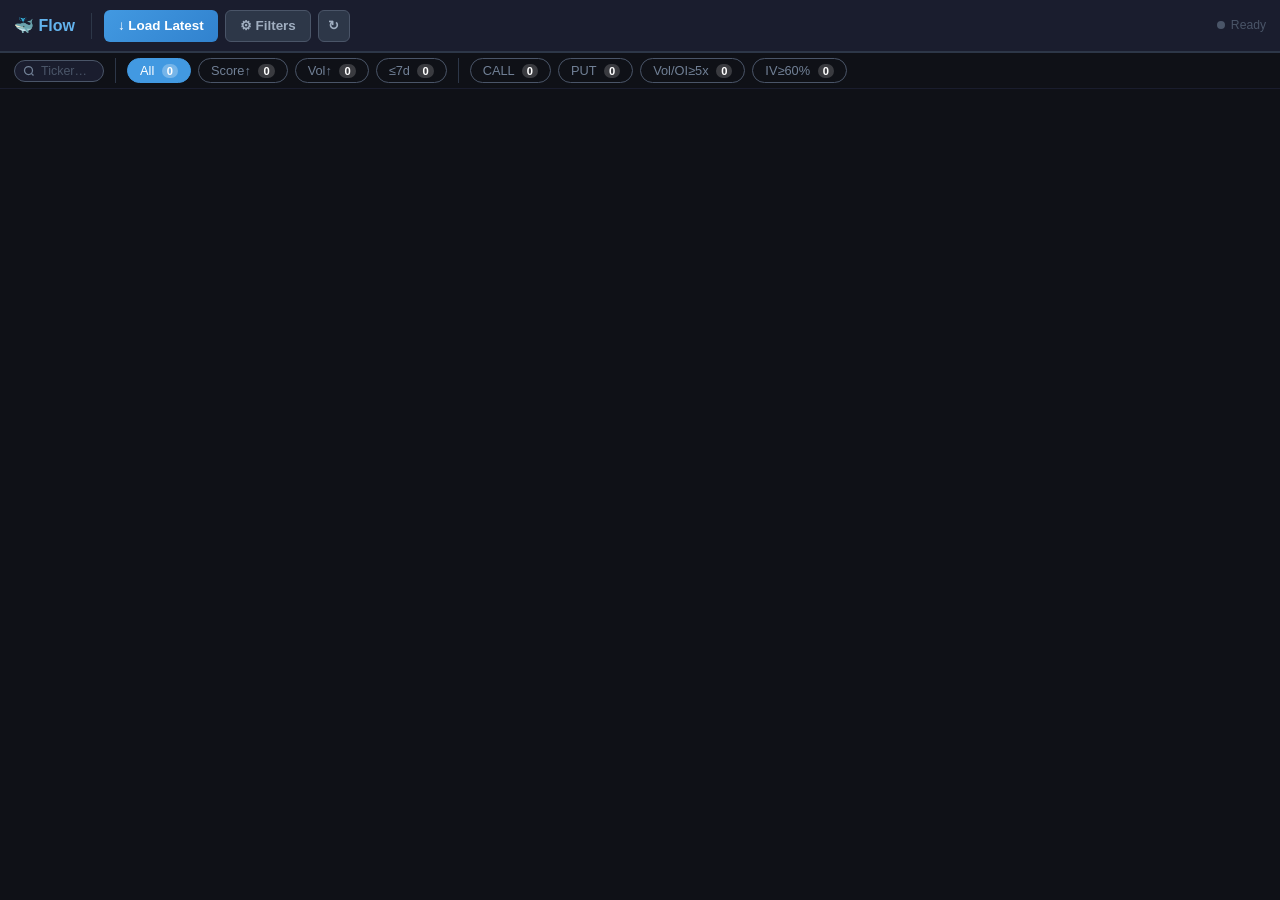
==== ui/index.html @ ac267f6d "fix: Remove escaped newlines from Phase 4 sparkline code (JS syntax error)" ====
<!DOCTYPE html>
<html lang="en">
<head>
    <meta charset="UTF-8">
    <meta name="viewport" content="width=device-width, initial-scale=1.0">
    <title>🐳 Options Flow Screener</title>
    <style>
        * { margin: 0; padding: 0; box-sizing: border-box; }

        body {
            font-family: -apple-system, BlinkMacSystemFont, 'Segoe UI', Roboto, sans-serif;
            background: #0f1117;
            color: #e2e8f0;
            line-height: 1.5;
            display: flex;
            flex-direction: column;
            height: 100vh;
            overflow: hidden;
        }

        /* ====== TOPBAR ====== */
        .topbar {
            flex-shrink: 0;
            height: 52px;
            background: #1a1d2e;
            border-bottom: 1px solid #2d3748;
            display: flex;
            align-items: center;
            gap: 8px;
            padding: 0 14px;
            z-index: 200;
        }
        .tb-brand {
            font-weight: 700;
            font-size: 1rem;
            color: #63b3ed;
            white-space: nowrap;
            margin-right: 4px;
        }
        .tb-sep { width: 1px; height: 26px; background: #2d3748; flex-shrink: 0; margin: 0 4px; }
        .tb-controls { display: flex; align-items: center; gap: 7px; flex: 1; }
        .tb-select {
            height: 32px;
            padding: 0 10px;
            background: #2d3748;
            border: 1px solid #4a5568;
            border-radius: 6px;
            color: #e2e8f0;
            font-size: 0.84rem;
            cursor: pointer;
            transition: border-color .15s;
        }
        .tb-select:focus { outline: none; border-color: #63b3ed; }
        .tb-btn {
            height: 32px;
            padding: 0 14px;
            border: none;
            border-radius: 6px;
            font-weight: 600;
            font-size: 0.84rem;
            cursor: pointer;
            transition: all 0.15s;
            white-space: nowrap;
        }
        .tb-btn-scan { background: linear-gradient(135deg,#4299e1,#3182ce); color:#fff; }
        .tb-btn-scan:hover:not(:disabled) { filter:brightness(1.12); transform:translateY(-1px); }
        .tb-btn-scan:disabled { opacity:.5; cursor:not-allowed; transform:none; }
        .tb-btn-filter { background:#2d3748; color:#a0aec0; border:1px solid #4a5568; }
        .tb-btn-filter:hover, .tb-btn-filter.active { color:#fff; border-color:#63b3ed; }
        .tb-btn-refresh { background:#2d3748; color:#a0aec0; border:1px solid #4a5568; width:32px; padding:0; }
        .tb-btn-refresh:hover { color:#fff; border-color:#63b3ed; }
        .tb-btn-refresh.spinning { animation: spin .6s linear infinite; color:#63b3ed; }
        .tb-status {
            display: flex; align-items: center; gap: 6px;
            font-size: 0.76rem; color: #4a5568; margin-left: auto; white-space: nowrap;
        }
        .status-dot { width:8px; height:8px; border-radius:50%; background:#4a5568; transition:background .3s; }
        .status-idle     { background:#68d391; }
        .status-scanning { background:#f6ad55; animation:pulse 1s infinite; }
        .status-error    { background:#fc8181; }
        .status-live     { background:#68d391; animation:pulse-live .9s ease-in-out infinite; }
        @keyframes pulse      { 0%,100%{opacity:1} 50%{opacity:.4} }
        @keyframes pulse-live { 0%,100%{opacity:1;transform:scale(1)} 50%{opacity:.55;transform:scale(.7)} }
        /* ── LIVE toggle button ── */
        .tb-btn-live {
            background: #2d3748; color: #718096;
            border: 1px solid #4a5568;
            display: flex; align-items: center; gap: 5px;
        }
        .tb-btn-live .live-btn-dot {
            width: 6px; height: 6px; border-radius: 50%;
            background: #4a5568; flex-shrink: 0;
            transition: background .2s;
        }
        .tb-btn-live.active { color: #fc8181; border-color: rgba(252,129,129,.5); background: rgba(252,129,129,.1); }
        .tb-btn-live.active .live-btn-dot { background: #fc8181; animation: pulse-live .9s ease-in-out infinite; }

        /* ====== FILTER PANEL ====== */
        .filter-panel {
            flex-shrink: 0;
            background: #141621;
            border-bottom: 1px solid #2d3748;
            overflow: hidden;
            max-height: 200px;
            transition: max-height .25s ease, padding .25s ease;
            padding: 9px 14px;
        }
        .filter-panel.collapsed { max-height: 0; padding: 0 14px; }
        .fp-row { display:flex; align-items:center; gap:14px; flex-wrap:wrap; }
        .fp-row + .fp-row { margin-top:7px; }
        .fp-row label { display:flex; flex-direction:column; gap:3px; font-size:.74rem; color:#718096; white-space:nowrap; }
        .fp-row input[type="number"],
        .fp-row input[type="text"] {
            height: 28px; padding: 0 7px;
            background: #2d3748; border: 1px solid #4a5568;
            border-radius: 5px; color: #e2e8f0; font-size:.82rem;
        }
        .fp-row input:focus { outline:none; border-color:#63b3ed; }
        .fp-tickers { flex:1; min-width:220px; }
        .fp-tickers textarea {
            width:100%; height:28px; padding:4px 7px;
            background:#2d3748; border:1px solid #4a5568;
            border-radius:5px; color:#e2e8f0; font-size:.82rem; resize:none;
        }
        .fp-tickers textarea:focus { outline:none; border-color:#63b3ed; }

        /* ====== BADGES BAR ====== */
        .badges-bar {
            flex-shrink: 0;
            display: flex; align-items: center; justify-content: space-between;
            padding: 5px 14px;
            background: #0f1117;
            border-bottom: 1px solid #1a1d2e;
        }
        .badges-left { display:flex; gap:7px; align-items:center; flex-wrap:wrap; }
        .badges-right { font-size:.76rem; color:#4a5568; display:flex; align-items:center; gap:10px; }
        /* ── Live refresh indicator ── */
        #liveIndicator {
            display: none; align-items: center; gap: 5px;
            font-size: .75rem; font-weight: 600;
            color: #fc8181; letter-spacing: .04em;
        }
        .live-dot {
            width: 7px; height: 7px; background: #fc8181;
            border-radius: 50%;
            animation: live-pulse 1.2s ease-in-out infinite;
        }
        @keyframes live-pulse {
            0%, 100% { opacity:1; transform:scale(1); }
            50%       { opacity:.35; transform:scale(.65); }
        }
        .live-refreshed-at { font-size:.7rem; color:#718096; font-weight:400; }
        @keyframes live-flash {
            from { background: rgba(66,153,225,.22); }
            to   { background: transparent; }
        }
        .live-flash { animation: live-flash .7s ease-out; }
        /* ── Sparklines ── */
        .sparkline-svg {
            display: inline-block;
            vertical-align: middle;
            margin-left: 5px;
            opacity: .85;
        }
        .score-cell { display:inline-flex; align-items:center; gap:0; }
        .ticker-search {
            background: #1a1d2e;
            border: 1px solid #4a5568;
            border-radius: 16px;
            color: #e2e8f0;
            font-size: .78rem;
            padding: 3px 10px 3px 26px;
            width: 90px;
            outline: none;
            transition: border-color .15s, width .2s;
            background-image: url("data:image/svg+xml,%3Csvg xmlns='http://www.w3.org/2000/svg' width='12' height='12' viewBox='0 0 24 24' fill='none' stroke='%23718096' stroke-width='2.5'%3E%3Ccircle cx='11' cy='11' r='8'/%3E%3Cpath d='m21 21-4.35-4.35'/%3E%3C/svg%3E");
            background-repeat: no-repeat;
            background-position: 8px center;
        }
        .ticker-search:focus { border-color: #63b3ed; width: 120px; }
        .ticker-search::placeholder { color: #4a5568; }

        /* ====== FILTER BUTTONS ====== */
        .filter-btn {
            padding: 4px 12px;
            border: 1px solid #4a5568;
            background: transparent;
            color: #718096;
            border-radius: 16px;
            cursor: pointer;
            font-size: .8rem;
            transition: all .15s;
        }
        .filter-btn.active, .filter-btn:hover:not(:disabled) {
            background: #4299e1; color: #fff; border-color: #4299e1;
        }
        .filter-btn:disabled { opacity:.4; cursor:not-allowed; }
        .filter-btn-call.active, .filter-btn-call:hover:not(:disabled) { background:rgba(56,161,105,.35); border-color:#38a169; color:#68d391; }
        .filter-btn-put.active,  .filter-btn-put:hover:not(:disabled)  { background:rgba(229,62,62,.3);  border-color:#e53e3e; color:#fc8181; }
        .badges-sep { width:1px; background:#2d3748; margin:0 4px; align-self:stretch; display:inline-block; }
        .filter-badge {
            display:inline-block; margin-left:4px;
            background:rgba(255,255,255,.18); color:#fff;
            font-size:.7rem; padding:1px 5px; border-radius:8px; font-weight:700;
        }
        .filter-btn.active .filter-badge { background:rgba(255,255,255,.28); }

        /* ====== FLOW TABLE ====== */
        .flow-table-wrapper {
            flex: 1;
            overflow: auto;
            border-top: none;
        }
        .flow-table {
            width: 100%;
            border-collapse: collapse;
            font-size: .82rem;
            font-family: 'Courier New', monospace;
        }
        .flow-table thead {
            position: sticky; top: 0; z-index: 10; background: #1a1d2e;
        }
        .flow-table th {
            padding: 8px 10px; text-align:left;
            color:#718096; font-size:.73rem; text-transform:uppercase;
            letter-spacing:.04em; cursor:pointer; user-select:none;
            white-space:nowrap; border-bottom:2px solid #2d3748;
        }
        .flow-table th:hover { color:#e2e8f0; }
        .flow-table th.sort-asc::after  { content:' ▲'; font-size:.7em; color:#63b3ed; }
        .flow-table th.sort-desc::after { content:' ▼'; font-size:.7em; color:#63b3ed; }
        .flow-table td {
            padding: 6px 10px;
            border-bottom: 1px solid rgba(255,255,255,.04);
            white-space: nowrap;
        }
        .flow-table tbody tr:hover { background:rgba(255,255,255,.04); cursor:pointer; }
        .flow-table tbody tr.row-call { border-left:3px solid #38a169; }
        .flow-table tbody tr.row-put  { border-left:3px solid #e53e3e; }
        .badge-call { background:rgba(56,161,105,.2); color:#68d391; padding:2px 8px; border-radius:4px; font-weight:700; font-size:.8em; }
        .badge-put  { background:rgba(229,62,62,.2);  color:#fc8181; padding:2px 8px; border-radius:4px; font-weight:700; font-size:.8em; }
        .score-pill { display:inline-block; min-width:44px; text-align:center; padding:2px 7px; border-radius:20px; font-weight:700; font-size:.8em; }
        .score-high { background:#276749; color:#9ae6b4; }
        .score-med  { background:#744210; color:#fbd38d; }
        .score-low  { background:#742a2a; color:#feb2b2; }
        .sizzle-bar { display:inline-flex; align-items:center; gap:5px; }
        .sizzle-track { width:50px; height:6px; background:rgba(255,255,255,.1); border-radius:3px; overflow:hidden; }
        .sizzle-fill  { height:100%; border-radius:3px; }
        /* Score breakdown in modal */
        .sc-rows { display:flex; flex-direction:column; gap:9px; margin-top:4px; }
        .sc-row  { display:grid; grid-template-columns:72px 52px 1fr; align-items:center; gap:8px; }
        .sc-lbl  { font-size:.72rem; color:#a0aec0; white-space:nowrap; }
        .sc-val  { font-size:.75rem; font-weight:700; text-align:right; white-space:nowrap; font-family:'Courier New',monospace; }
        .sc-track{ height:7px; background:rgba(255,255,255,.07); border-radius:4px; overflow:hidden; }
        .sc-fill { height:100%; border-radius:4px; transition:width .4s ease; }
        .sc-pill { padding:2px 10px; border-radius:12px; font-weight:700; font-size:.82rem; }
        .sc-divider{ border:none; border-top:1px solid rgba(255,255,255,.07); margin:6px 0; }
        .loc-bar   { display:inline-flex; align-items:center; gap:3px; font-size:.75em; }
        .loc-track { width:60px; height:5px; background:rgba(255,255,255,.1); border-radius:2px; position:relative; }
        .loc-marker { position:absolute; top:-2px; width:9px; height:9px; border-radius:50%; transform:translateX(-50%); }
        .loc-itm { background:#68d391; } .loc-otm { background:#fc8181; } .loc-atm { background:#63b3ed; }
        .chg-pos { color:#68d391; } .chg-neg { color:#fc8181; } .chg-neu { color:#a0aec0; }
        .sector-tag { font-size:.9em; color:#a0aec0; }
        .earnings-badge { color:#f6c90e; text-shadow: 0 0 6px rgba(246,201,14,.55); }

        /* ====== PROGRESS BAR ====== */
        .loading { text-align:center; padding:24px 40px; color:#a0aec0; }
        .progress-container { max-width:620px; margin:0 auto; }
        .progress-bar-track {
            width:100%; height:7px; background:#2d3748; border-radius:4px;
            overflow:hidden; margin-bottom:8px;
        }
        .progress-bar-fill {
            height:100%;
            background:linear-gradient(90deg,#3182ce,#63b3ed);
            border-radius:4px; width:0%;
            transition:width 0.25s ease;
        }
        .progress-label {
            display:flex; justify-content:space-between;
            font-size:.88em; color:#a0aec0; margin-bottom:5px;
            font-family: -apple-system, monospace;
            letter-spacing:.02em;
        }
        .progress-symbol { display:none; }
        @keyframes spin { to { transform:rotate(360deg); } }

        /* ====== AI CARD MODE (kept for compatibility) ====== */
        .options-grid {
            display: grid;
            grid-template-columns: repeat(auto-fill, minmax(260px, 1fr));
            gap: 15px;
            padding: 16px;
            overflow-y: auto;
        }
        .option-card { border-radius:10px; padding:15px; cursor:pointer; transition:all .3s; position:relative; overflow:hidden; min-height:180px; }
        .option-card:hover { transform:translateY(-4px); box-shadow:0 12px 30px rgba(0,0,0,.3); }
        .option-card.call { background:linear-gradient(135deg,#1a2e1a,#0f1b0f); border:1px solid #38a169; border-left:6px solid #38a169; }
        .option-card.put  { background:linear-gradient(135deg,#2e1a1a,#1b0f0f); border:1px solid #e53e3e; border-left:6px solid #e53e3e; }
        .option-header { display:flex; justify-content:space-between; align-items:flex-start; margin-bottom:15px; }
        .option-info { flex:1; }
        .option-symbol { font-size:1.1rem; font-weight:bold; margin-bottom:5px; font-family:'Courier New',monospace; }
        .underlying { color:#a0aec0; font-size:.9rem; margin-bottom:8px; }
        .option-type { display:inline-block; padding:4px 12px; border-radius:20px; font-size:.8rem; font-weight:600; text-transform:uppercase; }
        .option-card.call .option-type { background:linear-gradient(135deg,#38a169,#48bb78); color:#fff; }
        .option-card.put  .option-type { background:linear-gradient(135deg,#e53e3e,#fc8181); color:#fff; }
        .score-badge { position:absolute; top:15px; right:15px; background:rgba(255,255,255,.1); backdrop-filter:blur(10px); padding:8px 12px; border-radius:20px; font-weight:bold; font-size:.9rem; }
        .option-metrics { display:grid; grid-template-columns:repeat(2,1fr); gap:15px; margin-top:15px; }
        .metric { text-align:center; }
        .metric-value { font-size:1.2rem; font-weight:bold; margin-bottom:2px; }
        .metric-label { font-size:.8rem; color:#a0aec0; text-transform:uppercase; }
        .option-details { display:grid; grid-template-columns:repeat(4,1fr); gap:10px; margin-top:15px; padding-top:15px; border-top:1px solid rgba(255,255,255,.1); }
        .detail-item { text-align:center; font-size:.8rem; }
        .detail-value { font-weight:600; margin-bottom:2px; }
        .detail-label { color:#a0aec0; }

        /* ====== MODAL ====== */
        .modal { display:none; position:fixed; inset:0; background:rgba(0,0,0,.8); backdrop-filter:blur(5px); z-index:1000; animation:fadeIn .3s; }
        .modal.show { display:flex; justify-content:center; align-items:center; }
        .modal-content { background:#1e2235; border-radius:16px; padding:25px; max-width:800px; width:95%; max-height:90vh; overflow-y:auto; position:relative; animation:slideIn .3s; border:1px solid #2d3748; }
        .modal-header { display:flex; justify-content:space-between; align-items:center; margin-bottom:25px; padding-bottom:15px; border-bottom:1px solid rgba(255,255,255,.1); }
        .modal-title { font-size:1.4rem; font-weight:bold; font-family:'Courier New',monospace; }
        .close-modal { background:none; border:none; color:#a0aec0; font-size:1.5rem; cursor:pointer; padding:5px; border-radius:50%; transition:all .2s; }
        .close-modal:hover { background:rgba(255,255,255,.1); color:#fff; }
        .modal-sections { display:grid; grid-template-columns:1fr 1fr; gap:15px; }
        .modal-section { background:rgba(0,0,0,.25); padding:15px; border-radius:12px; margin-bottom:15px; }
        .section-title { font-size:1rem; font-weight:600; margin-bottom:12px; color:#4299e1; }
        .metrics-grid { display:grid; grid-template-columns:repeat(auto-fit,minmax(100px,1fr)); gap:12px; }
        .metric-card { text-align:center; padding:12px; background:rgba(255,255,255,.05); border-radius:8px; }
        .metric-card .value { font-size:1.2rem; font-weight:bold; margin-bottom:5px; }
        .metric-card .label { font-size:.8rem; color:#a0aec0; text-transform:uppercase; }
        .moneyness-indicator { display:flex; align-items:center; gap:10px; padding:12px; background:rgba(255,255,255,.05); border-radius:8px; margin-top:10px; }
        .moneyness-dot { width:12px; height:12px; border-radius:50%; }
        .moneyness-dot.itm { background:#38a169; } .moneyness-dot.otm { background:#e53e3e; } .moneyness-dot.atm { background:#4299e1; }

        /* ====== UTILS ====== */
        .short-interest-badge { background:linear-gradient(135deg,#e53e3e,#fc8181); color:#fff; padding:3px 8px; border-radius:12px; font-size:.75rem; font-weight:bold; }
        @keyframes fadeIn  { from{opacity:0} to{opacity:1} }
        @keyframes slideIn { from{opacity:0;transform:scale(.9) translateY(20px)} to{opacity:1;transform:scale(1) translateY(0)} }
        @media(max-width:768px) {
            .modal-sections { grid-template-columns:1fr; }
            .flow-table { font-size:.74rem; }
        }
    </style>
</head>
<body>
    <!-- ══════════════════ TOPBAR ══════════════════ -->
    <div class="topbar">
        <span class="tb-brand">🐳 Flow</span>
        <div class="tb-sep"></div>
        <div class="tb-controls">
            <button id="btnScan" class="tb-btn tb-btn-scan" onclick="loadLatestScan()">&#8595; Load Latest</button>
            <button id="btnFilters" class="tb-btn tb-btn-filter" onclick="toggleFilterPanel()" title="Show/hide option filters">&#9881; Filters</button>
            <button id="btnRefresh" class="tb-btn tb-btn-refresh" onclick="loadLatestScan()" title="Reload latest scan">&#8635;</button>
        </div>
        <div class="tb-status">
            <span id="statusDot" class="status-dot"></span>
            <span id="statusText">Ready</span>
        </div>
    </div>

    <!-- ══════════════════ FILTER PANEL (collapsed by default) ══════════════════ -->
    <div id="filterPanel" class="filter-panel collapsed">
        <!-- Row 1: Universe, Side, DTE Range -->
        <div class="fp-row">
            <label>Universe
                <select id="fpUniverse" class="tb-select" style="width:110px">
                    <option value="">All Universes</option>
                    <option value="nasdaq100">Nasdaq 100</option>
                    <option value="sp500">S&amp;P 500</option>
                    <option value="dow30">DOW 30</option>
                    <option value="manual">Custom</option>
                </select>
            </label>
            <label>Side
                <select id="fpSide" class="tb-select" style="width:95px">
                    <option value="both">Calls+Puts</option>
                    <option value="call">Calls</option>
                    <option value="put">Puts</option>
                </select>
            </label>
            <label>DTE Min
                <input id="fpDteMin" type="number" value="1" min="0" max="60" style="width:50px">
            </label>
            <label>DTE Max
                <input id="fpDteMax" type="number" value="14" min="0" max="365" style="width:50px">
            </label>
        </div>
        <!-- Row 2: Vol, OI, Score, IV -->
        <div class="fp-row">
            <label>Min Vol
                <input id="fpMinVol" type="number" value="1000" min="0" style="width:65px">
            </label>
            <label>Min OI
                <input id="fpMinOi" type="number" value="100" min="0" style="width:55px">
            </label>
            <label>Score ≥
                <input id="fpScore" type="number" value="50" min="0" max="100" style="width:55px">
            </label>
            <label>IV% ≥
                <input id="fpMinIv" type="number" value="30" min="0" style="width:55px">
            </label>
            <label id="fpSiRow" style="display:none">SI Min%
                <input id="fpSiMin" type="number" value="20" min="0" max="100" style="width:55px">
            </label>
        </div>
        <!-- Row 3: Custom tickers and buttons -->
        <div class="fp-row" id="fpCustomRow" style="display:none">
            <label class="fp-tickers">Custom tickers
                <textarea id="fpCustomTickers" rows="1" placeholder="AAPL, TSLA, NVDA, SPY, MSFT">AAPL, TSLA, NVDA, SPY, MSFT</textarea>
            </label>
        </div>
        <div class="fp-row" style="justify-content:flex-end; margin-top:4px; gap:8px">
            <button onclick="resetFilters()" style="padding:4px 14px;font-size:12px;border-radius:4px;border:1px solid #555;background:#2a2a2a;color:#a0aec0;cursor:pointer;" title="Reset all filters to defaults">Reset</button>
            <button onclick="applyClientFilters()" style="padding:4px 14px;font-size:12px;border-radius:4px;border:1px solid #3182ce;background:#2d3748;color:#63b3ed;cursor:pointer;font-weight:600;" title="Filter current results without re-scanning">Apply Filters</button>
        </div>
    </div>

    <!-- ══════════════════ BADGES BAR ══════════════════ -->
    <div class="badges-bar">
        <div class="badges-left">
            <input type="text" id="tickerSearch" class="ticker-search" placeholder="Ticker…" maxlength="6" autocomplete="off" spellcheck="false">
            <span class="badges-sep"></span>
            <button class="filter-btn active" data-filter="all">All <span class="filter-badge" id="badge-all">0</span></button>
            <button class="filter-btn" data-filter="high-score">Score↑ <span class="filter-badge" id="badge-high-score">0</span></button>
            <button class="filter-btn" data-filter="high-volume">Vol↑ <span class="filter-badge" id="badge-high-volume">0</span></button>
            <button class="filter-btn" data-filter="near-expiry">≤7d <span class="filter-badge" id="badge-near-expiry">0</span></button>
            <span class="badges-sep"></span>
            <button class="filter-btn filter-btn-call" data-filter="calls">CALL <span class="filter-badge" id="badge-calls">0</span></button>
            <button class="filter-btn filter-btn-put"  data-filter="puts">PUT <span class="filter-badge" id="badge-puts">0</span></button>
            <button class="filter-btn" data-filter="unusual-vol">Vol/OI≥5x <span class="filter-badge" id="badge-unusual-vol">0</span></button>
            <button class="filter-btn" data-filter="high-iv">IV≥60% <span class="filter-badge" id="badge-high-iv">0</span></button>
        </div>
        <div class="badges-right">
            <button id="btnCsv" onclick="exportCsv()" title="Export filtered results to CSV" style="padding:3px 10px;font-size:11px;border-radius:4px;border:1px solid #4a5568;background:#1a202c;color:#a0aec0;cursor:pointer;display:none">⬇ CSV</button>
            <span id="liveIndicator"><span class="live-dot"></span>&nbsp;LIVE&nbsp;<span class="live-refreshed-at" id="liveRefreshedAt"></span></span>
            <span id="scanMeta"></span>
        </div>
    </div>

    <!-- ══════════════════ MAIN CONTENT AREA ══════════════════ -->
    <div id="loadingIndicator" class="loading" style="display:none">
        <div class="progress-container">
            <div class="progress-label">
                <span id="progressText">Starting…</span>
                <span id="progressPct">0%</span>
            </div>
            <div class="progress-bar-track">
                <div class="progress-bar-fill" id="progressBarFill"></div>
            </div>
            <div id="progressSymbol" class="progress-symbol"></div>
        </div>
    </div>

    <div id="flowTableWrapper" class="flow-table-wrapper">
        <table class="flow-table" id="flowTable">
            <thead id="flowTableHead"></thead>
            <tbody id="flowTableBody"></tbody>
        </table>
    </div>
    <div class="options-grid" id="optionsGrid" style="display:none"></div>

    <!-- ══════════════════ MODAL ══════════════════ -->
    <div id="optionModal" class="modal">
        <div class="modal-content">
            <div class="modal-header">
                <h2 class="modal-title" id="modalTitle">Option Details</h2>
                <button class="close-modal" onclick="closeModal()">&times;</button>
            </div>
            <div class="modal-sections" id="modalContent">
                <!-- Generated by JS -->
            </div>
        </div>
    </div>

    <script>
        const API_BASE = '';
        let currentOptions  = [];
        let filteredOptions = [];
        let isLoading = false;
        let tickerSearch = '';          // live ticker text filter
        let _sparklineCache = {};
        let _flowTrendCache = {};       // Order flow strength trends (7d)
        let _crushTrendCache = {};      // Crush probability trends (7d)

        // ──── Load pre-computed scan from GitHub Pages ────
        async function loadLatestScan() {
            const btn = document.getElementById('btnScan');
            if (btn) btn.disabled = true;
            setStatus('scanning', 'Loading…');
            try {
                // Try multiple paths for flexibility (local dev vs GitHub Pages)
                const paths = [
                    './data/latest_scan.json',
                    '/data/latest_scan.json',
                    './latest_scan.json',
                ];
                
                let data = null;
                let lastError = null;
                
                for (const path of paths) {
                    try {
                        const url = path + '?_=' + Date.now();
                        console.log('📡 Attempting fetch: ' + url);
                        const r = await fetch(url);
                        if (r.ok) {
                            data = await r.json();
                            console.log('✅ Loaded from: ' + path);
                            break;
                        } else {
                            console.log('⚠️  ' + path + ' → HTTP ' + r.status);
                            lastError = 'HTTP ' + r.status + ' at ' + path;
                        }
                    } catch (e) {
                        console.log('⚠️  ' + path + ' failed: ' + e.message);
                        lastError = e.message;
                    }
                }
                
                if (!data) {
                    throw new Error('Failed all paths: ' + lastError + '. Verify scan has run and file exists at data/latest_scan.json');
                }

                if (data._placeholder) {
                    showError('No scan data yet — GitHub Actions will populate this file during market hours.');
                    setStatus('idle', 'No data');
                    return;
                }

                const ts       = data.timestamp ? new Date(data.timestamp) : null;
                const ageMin   = ts ? Math.round((Date.now() - ts) / 60000) : null;
                const ageLabel = ageMin === null ? ''
                               : ageMin < 60    ? (' · ' + ageMin + 'min ago')
                                                 : (' · ' + Math.round(ageMin / 60) + 'h ago');
                const staleWarn = ageMin !== null && ageMin > 120;

                let opps = data.opportunities || [];

                // Keep all data — filtering happens in filter panel now
                currentOptions  = opps;
                filteredOptions = [...currentOptions];
                if (tickerSearch) filteredOptions = filteredOptions.filter(
                    o => (o.underlying_symbol || '').toUpperCase().startsWith(tickerSearch));

                document.getElementById('scanMeta').textContent =
                    currentOptions.length + ' results · ' +
                    (data.universes ? data.universes.join('+') : 'nasdaq100') + ageLabel +
                    (staleWarn ? ' ⚠️ stale' : '');

                renderOptions();
                toggleFilterButtons(true);
                updateFilterBadges();
                setStatus(staleWarn ? 'error' : 'idle', staleWarn ? 'Stale data' : 'Ready');

                _persistResults(data.symbols_count || opps.length, 0);
            } catch (err) {
                console.error('loadLatestScan:', err);
                if (!_restoreResults()) {
                    showError('Cannot load scan data: ' + err.message);
                    setStatus('error', 'Error');
                }
            } finally {
                if (btn) btn.disabled = false;
            }
        }

        // ──── Init ────
        document.addEventListener('DOMContentLoaded', () => {
            setupFilterButtons();
            toggleFilterButtons(false);
            document.getElementById('fpUniverse').addEventListener('change', updateUniverseUI);
            loadLatestScan();
        });

        const _LS_KEY = 'flow_scan_results';

        // Fields kept in localStorage — only what renderOptions / modal need
        const _PERSIST_FIELDS = [
            'option_symbol','underlying_symbol','underlying','option_type',
            'strike','expiration_date','dte',
            'volume','open_interest','vol_oi_ratio',
            'implied_volatility','delta','theta','vega',
            'bid','ask','price','underlying_price','current_price','change_pct','change_percentage',
            'whale_score','hybrid_score','iv_rank','oi_spike_ratio','vol_trend_ratio','sizzle_index',
            'timestamp','underlying_volume','short_interest_pct',
        ];

        function _slimOption(o) {
            const s = {};
            for (const k of _PERSIST_FIELDS) if (o[k] !== undefined) s[k] = o[k];
            return s;
        }

        function _persistResults(tickerCount, elapsed) {
            try {
                const slim = currentOptions.map(_slimOption);
                localStorage.setItem(_LS_KEY, JSON.stringify({
                    options: slim,
                    meta: slim.length + ' results · ' + elapsed + 's · ' + tickerCount + ' tickers',
                    savedAt: new Date().toISOString(),
                }));
                console.debug('💾 Scan persisted (' + slim.length + ' rows)');
            } catch(e) {
                // Quota exceeded — try saving top-200 only
                try {
                    const top = [...currentOptions]
                        .sort((a,b) => (b.whale_score||b.hybrid_score||0)-(a.whale_score||a.hybrid_score||0))
                        .slice(0, 200).map(_slimOption);
                    localStorage.setItem(_LS_KEY, JSON.stringify({
                        options: top,
                        meta: top.length + ' results (top 200) · ' + elapsed + 's · ' + tickerCount + ' tickers',
                        savedAt: new Date().toISOString(),
                    }));
                    console.warn('localStorage quota hit — saved top 200 only');
                } catch(e2) {
                    console.warn('localStorage persist failed:', e2.message);
                }
            }
        }

        function _restoreResults() {
            try {
                const raw = localStorage.getItem(_LS_KEY);
                if (!raw) return false;
                const saved = JSON.parse(raw);
                if (!saved.options || !saved.options.length) return false;

                const savedAt  = new Date(saved.savedAt);
                const ageMin   = Math.round((Date.now() - savedAt) / 60000);
                const ageLabel = ageMin < 60 ? ageMin + 'min ago' : Math.round(ageMin/60) + 'h ago';

                currentOptions  = saved.options;
                filteredOptions = [...currentOptions];

                document.getElementById('scanMeta').textContent =
                    saved.meta + ' · restored (' + ageLabel + ')';

                renderOptions();
                toggleFilterButtons(true);
                updateFilterBadges();
                setStatus('idle', 'Restored');
                _loadSparklines();
                _startLiveRefresh();    // resume live quotes after restore
                return true;
            } catch(e) {
                console.warn('localStorage restore failed:', e);
                return false;
            }
        }

        // Default filter values per universe
        const UNIVERSE_DEFAULTS = {
            sp500:          { minVol: 1000, minOi: 100, score: 50, iv: 30  },
            nasdaq100:      { minVol: 1000, minOi: 100, score: 50, iv: 30  },
            dow30:          { minVol: 1000, minOi: 100, score: 50, iv: 30  },
            short_interest: { minVol: 500,  minOi: 25,  score: 50, iv: 30  },
            manual:         { minVol: 100,  minOi: 1,   score: 30, iv: 0   },
        };

        function updateUniverseUI() {
            const u = document.getElementById('fpUniverse').value;
            const customRow = document.getElementById('fpCustomRow');
            const siRow     = document.getElementById('fpSiRow');
            if (customRow) customRow.style.display = (u === 'manual') ? '' : 'none';
            if (siRow)     siRow.style.display     = (u === 'short_interest') ? '' : 'none';

            // Update filter defaults for the selected universe
            const d = UNIVERSE_DEFAULTS[u] || UNIVERSE_DEFAULTS.manual;
            document.getElementById('fpMinVol').value = d.minVol;
            document.getElementById('fpMinOi').value  = d.minOi;

            // auto-open filter panel when manual selected
            if (u === 'manual') {
                const fp = document.getElementById('filterPanel');
                fp.classList.remove('collapsed');
                document.getElementById('btnFilters').classList.add('active');
            }
            
            // Re-apply filters with new universe selection
            applyClientFilters();
            renderOptions();
        }

        function toggleFilterPanel() {
            const fp  = document.getElementById('filterPanel');
            const btn = document.getElementById('btnFilters');
            fp.classList.toggle('collapsed');
            btn.classList.toggle('active');
        }

        // ──── CLIENT-SIDE FILTER (no new scan) ────
        function applyClientFilters() {
            if (!currentOptions.length) return;   // nothing to filter yet

            const universe = document.getElementById('fpUniverse').value || '';
            const side     = document.getElementById('fpSide').value;
            const minVol   = parseInt(document.getElementById('fpMinVol').value)  || 0;
            const minOi    = parseInt(document.getElementById('fpMinOi').value)   || 0;
            const minScore = parseFloat(document.getElementById('fpScore').value) || 0;
            const minIv    = parseFloat(document.getElementById('fpMinIv').value) || 0;
            const dteMin   = parseInt(document.getElementById('fpDteMin').value)  || 0;
            const dteMax   = parseInt(document.getElementById('fpDteMax').value)  || 365;

            filteredOptions = currentOptions.filter(o => {
                // Filter by universe (empty = all universes)
                if (universe && universe !== 'manual' && (o.universe || 'nasdaq100') !== universe) {
                    return false;
                }
                
                const vol   = o.volume         || 0;
                const oi    = o.open_interest  || 0;
                const score = o.hybrid_score   || o.whale_score || 0;
                let   iv    = o.implied_volatility || 0;
                if (iv > 0 && iv <= 1) iv *= 100;   // normalize to percentage (mirrors createFlowRow)
                const type  = (o.option_type || '').toLowerCase();
                const dte   = o.dte || 0;
                
                if (vol   < minVol)   return false;
                if (oi    < minOi)    return false;
                if (score < minScore) return false;
                if (iv    < minIv)    return false;
                if (dteMin > 0 && dte < dteMin) return false;
                if (dteMax > 0 && dte > dteMax) return false;
                if (side !== 'both' && type !== side) return false;
                return true;
            });

            document.getElementById('scanMeta').textContent =
                filteredOptions.length + ' / ' + currentOptions.length + ' results (filtered)';

            renderOptions();
            updateFilterBadges();
        }

        // ──── RESET ALL FILTERS ────
        function resetFilters() {
            document.getElementById('fpUniverse').value = '';
            document.getElementById('fpSide').value = 'both';
            document.getElementById('fpDteMin').value = '3';
            document.getElementById('fpDteMax').value = '14';
            document.getElementById('fpMinVol').value = '1000';
            document.getElementById('fpMinOi').value = '100';
            document.getElementById('fpScore').value = '50';
            document.getElementById('fpMinIv').value = '30';
            updateUniverseUI();
            applyClientFilters();
        }

        function exportCsv() {
            if (!filteredOptions.length) return;
            const cols = [
                ['Time',        o => o.timestamp ? new Date(o.timestamp).toLocaleTimeString('en-US',{hour12:false}) : ''],
                ['Symbol',      o => o.underlying_symbol || o.underlying || ''],
                ['Side',        o => (o.option_type || '').toUpperCase()],
                ['Strike',      o => o.strike || ''],
                ['Expiration',  o => o.expiration_date || o.expiration || ''],
                ['DTE',         o => o.dte || ''],
                ['Moneyness',   o => o.moneyness || ''],
                ['Volume',      o => o.volume || 0],
                ['OI',          o => o.open_interest || 0],
                ['Vol/OI',      o => Number(o.vol_oi_ratio || 0).toFixed(2)],
                ['Delta',       o => Number(o.delta || 0).toFixed(3)],
                ['IV%',         o => { let v = Number(o.implied_volatility || 0); if (v > 0 && v <= 1) v *= 100; return v.toFixed(1); }],
                ['IVR',         o => Number(o.iv_rank || 0).toFixed(1)],
                ['Sizzle',      o => Number(o.sizzle_index || 0).toFixed(2)],
                ['VolTrend',    o => Number(o.vol_trend_ratio || 0).toFixed(2)],
                ['Chg%',        o => Number(o.change_pct || 0).toFixed(2)],
                ['StkVol',      o => o.stock_volume || 0],
                ['Sector',      o => o.sector || ''],
                ['Beta',        o => o.beta != null ? Number(o.beta).toFixed(2) : ''],
                ['MoneyQuality', o => o.moneyness_quality || ''],
                ['SizePercentile', o => Number(o.size_percentile || 0).toFixed(1)],
                ['Vol30dAvg',   o => Number(o.volume_30d_avg || 0).toFixed(0)],
                ['IVCrushRisk', o => Number(o.iv_crush_risk || 0).toFixed(2)],
                ['FillVelocity',o => Number(o.fill_velocity || 0).toFixed(0)],
                ['FillAggression', o => o.fill_aggression || ''],
                ['OrderFlowStrength', o => Number(o.order_flow_strength || 0).toFixed(1)],
                ['OrderFlowDirection', o => o.order_flow_direction || ''],
                ['VolatilitySmile', o => Number(o.volatility_smile || 0).toFixed(1)],
                ['CrushProbability', o => Number(o.crush_probability || 0).toFixed(1)],
                ['CrushCatalyst', o => o.crush_catalyst || ''],
                ['Score',       o => Number(o.whale_score || o.hybrid_score || 0).toFixed(1)],
                ['Symbol_OCC',  o => o.option_symbol || ''],
            ];
            const esc = v => '"' + String(v).replace(/"/g, '""') + '"';
            const header = cols.map(([h]) => esc(h)).join(',');
            const rows   = filteredOptions.map(o => cols.map(([, fn]) => esc(fn(o))).join(','));
            const csv    = [header, ...rows].join('\r\n');
            const blob   = new Blob([csv], {type: 'text/csv;charset=utf-8;'});
            const url    = URL.createObjectURL(blob);
            const a      = Object.assign(document.createElement('a'), {
                href: url,
                download: 'squeeze_' + new Date().toISOString().slice(0,10) + '.csv',
            });
            document.body.appendChild(a); a.click(); document.body.removeChild(a);
            URL.revokeObjectURL(url);
        }

        function setStatus(state, text) {
            document.getElementById('statusDot').className  = 'status-dot status-' + state;
            document.getElementById('statusText').textContent = text;
        }

        function clearResults() {
            _sparklineCache = {};
            localStorage.removeItem(_LS_KEY);
            document.getElementById('optionsGrid').innerHTML = '';
            currentOptions  = [];
            filteredOptions = [];
            document.getElementById('scanMeta').textContent = '';
            resetActiveFilter();
            updateFilterBadges();
        }

        function showLoading(show) {
            document.getElementById('loadingIndicator').style.display = show ? 'block' : 'none';
            toggleFilterButtons(!show);
        }

        function showError(msg) {
            document.getElementById('flowTableWrapper').style.display = '';
            document.getElementById('flowTableBody').innerHTML =
                '<tr><td colspan="19" style="text-align:center;padding:40px;color:#fc8181">' +
                '❌ ' + msg +
                ' — <a href="#" onclick="scanOptions();return false" style="color:#63b3ed">Retry</a>' +
                '</td></tr>';
        }

        function toggleFilterButtons(enabled) {
            document.querySelectorAll('.filter-btn').forEach(b => b.disabled = !enabled);
            const csvBtn = document.getElementById('btnCsv');
            if (csvBtn) csvBtn.style.display = enabled ? '' : 'none';
        }

        function resetActiveFilter() {
            document.querySelectorAll('.filter-btn').forEach(b => b.classList.remove('active'));
            const all = document.querySelector('.filter-btn[data-filter="all"]');
            if (all) all.classList.add('active');
        }

        function setupFilterButtons() {
            document.querySelectorAll('.filter-btn').forEach(btn => {
                btn.addEventListener('click', function() {
                    if (this.disabled) return;
                    document.querySelectorAll('.filter-btn').forEach(b => b.classList.remove('active'));
                    this.classList.add('active');
                    applyFilter(this.dataset.filter);
                });
            });

            // Ticker search — re-run active badge filter on each keystroke
            const tickerInput = document.getElementById('tickerSearch');
            if (tickerInput) {
                tickerInput.addEventListener('input', function() {
                    tickerSearch = this.value.trim().toUpperCase();
                    const active = document.querySelector('.filter-btn.active');
                    applyFilter(active ? active.dataset.filter : 'all');
                });
                // ESC clears the field
                tickerInput.addEventListener('keydown', function(e) {
                    if (e.key === 'Escape') { this.value = ''; tickerSearch = ''; applyFilter('all'); }
                });
            }
        }

        // ============================================================
        // FLOW TABLE - Ghost Prints style
        // ============================================================
        const FLOW_COLUMNS = [
            { key: '_time',       label: 'Time',       sortKey: '_ts' },
            { key: 'underlying_symbol', label: 'Sym',  sortKey: 'underlying_symbol' },
            { key: 'option_type', label: 'Side',       sortKey: 'option_type' },
            { key: 'strike',      label: 'Strike',     sortKey: 'strike' },
            { key: 'expiration_date', label: 'Exp',    sortKey: 'expiration_date' },
            { key: 'dte',         label: 'DTE',        sortKey: 'dte' },
            { key: '_loc',        label: 'Money',      sortKey: 'moneyness_pct' },
            { key: 'volume',      label: 'Vol (Day)',   sortKey: 'volume' },
            { key: 'open_interest', label: 'OI',       sortKey: 'open_interest' },
            { key: 'vol_oi_ratio',  label: 'Vol/OI',   sortKey: 'vol_oi_ratio' },
            { key: 'delta',       label: 'Delta',      sortKey: 'delta' },
            { key: '_sizzle',     label: 'Sizzle',     sortKey: 'sizzle_index' },
            { key: '_vol_trend',  label: 'V5d',        sortKey: 'vol_trend_ratio' },
            { key: 'implied_volatility', label: 'IV%', sortKey: 'implied_volatility' },
            { key: 'iv_rank',     label: 'IVR',        sortKey: 'iv_rank' },
            { key: 'change_pct',  label: 'Chg%',       sortKey: 'change_pct' },
            { key: 'stock_volume','label': 'Stk Vol',  sortKey: 'stock_volume' },
            { key: 'sector',      label: 'Sector',     sortKey: 'sector' },
            { key: '_beta',       label: 'Beta',       sortKey: 'beta',           title: 'Beta vs S&P500' },
            { key: '_insider',    label: 'Insider',    sortKey: 'insider_signal', title: 'Activité insiders 30j' },
            { key: 'earnings_flag', label: '⚡',        sortKey: 'earnings_soon', title: 'Earnings dans 7j' },
            { key: '_moneyness_badge', label: 'Mon$',  sortKey: 'moneyness_quality', title: 'Moneyness Quality Signal' },
            { key: '_size_pct',   label: 'Size%',      sortKey: 'size_percentile',  title: '30-day Volume Percentile' },
            { key: '_iv_crush',   label: 'IVCrush',    sortKey: 'iv_crush_risk',    title: 'IV Crush Risk' },
            { key: '_fill_vel',   label: 'FillVel',    sortKey: 'fill_velocity',    title: 'Fill Velocity (contracts/min)' },
            { key: '_order_flow', label: 'OrdFlow',    sortKey: 'order_flow_strength', title: 'Institutional Order Flow Direction' },
            { key: '_crush_prob', label: 'CrushProb',  sortKey: 'crush_probability',   title: 'IV Crush Probability' },
            { key: '_score',      label: 'Score',      sortKey: 'whale_score' },
        ];

        let tableSortKey = 'whale_score';
        let tableSortAsc = false;

        function renderOptions() {
            // Show table, hide AI grid
            document.getElementById('flowTableWrapper').style.display = '';
            document.getElementById('optionsGrid').style.display = 'none';

            const head = document.getElementById('flowTableHead');
            const body = document.getElementById('flowTableBody');

            // Header
            head.innerHTML = '<tr>' + FLOW_COLUMNS.map(col => {
                let cls = '';
                if (col.sortKey === tableSortKey) cls = tableSortAsc ? 'sort-asc' : 'sort-desc';
                return `<th class="${cls}" data-sortkey="${col.sortKey}" onclick="tableSort('${col.sortKey}')" title="${col.title || ''}">${col.label}</th>`;
            }).join('') + '</tr>';

            if (filteredOptions.length === 0) {
                body.innerHTML = `<tr><td colspan="${FLOW_COLUMNS.length}" style="text-align:center;padding:30px;color:#718096;">Aucune opportunité — ajustez les filtres ou lancez un nouveau scan.</td></tr>`;
                return;
            }

            // Sort
            const sorted = [...filteredOptions].sort((a, b) => {
                const va = sortVal(a, tableSortKey);
                const vb = sortVal(b, tableSortKey);
                if (va < vb) return tableSortAsc ? -1 : 1;
                if (va > vb) return tableSortAsc ? 1 : -1;
                return 0;
            });

            body.innerHTML = sorted.map(opt => createFlowRow(opt)).join('');
            
            // Fetch trend data asynchronously for sparklines
            _fetchTrendData();
        }

        function sortVal(opt, key) {
            const v = opt[key];
            return v === undefined || v === null ? 0 : v;
        }

        async function manualRefresh() {
            await loadLatestScan();
        }

        function tableSort(key) {
            if (tableSortKey === key) tableSortAsc = !tableSortAsc;
            else { tableSortKey = key; tableSortAsc = false; }
            renderOptions();
        }

        function _makeSparklineSvg(values) {
            if (!values || values.length < 2) return '';
            const W = 44, H = 14, PAD = 1.5;
            const min  = Math.min(...values);
            const max  = Math.max(...values);
            const rng  = max - min || 1;
            const pts  = values.map((v, i) => {
                const x = PAD + (i / (values.length - 1)) * (W - 2 * PAD);
                const y = (H - PAD) - ((v - min) / rng) * (H - 2 * PAD);
                return x.toFixed(1) + ',' + y.toFixed(1);
            }).join(' ');
            const last  = values[values.length - 1];
            const first = values[0];
            const trend = last - first;
            const color = trend >  2 ? '#68d391'
                        : trend < -2 ? '#fc8181'
                        : '#718096';
            const lx = (PAD + (W - 2 * PAD)).toFixed(1);
            const ly = ((H - PAD) - ((last - min) / rng) * (H - 2 * PAD)).toFixed(1);
            return `<svg class="sparkline-svg" width="${W}" height="${H}" ` +
                   `viewBox="0 0 ${W} ${H}" xmlns="http://www.w3.org/2000/svg">` +
                   `<polyline points="${pts}" fill="none" stroke="${color}" ` +
                   `stroke-width="1.5" stroke-linejoin="round" stroke-linecap="round"/>` +
                   `<circle cx="${lx}" cy="${ly}" r="2" fill="${color}"/>` +
                   `</svg>`;
        }

        function _makeFlowTrendSparkline(values) {
            if (!values || values.length < 2) return '';
            const W = 36, H = 12, PAD = 1;
            const min  = Math.min(...values);
            const max  = Math.max(...values);
            const rng  = max - min || 1;
            const pts  = values.map((v, i) => {
                const x = PAD + (i / (values.length - 1)) * (W - 2 * PAD);
                const y = (H - PAD) - ((v - min) / rng) * (H - 2 * PAD);
                return x.toFixed(1) + ',' + y.toFixed(1);
            }).join(' ');
            const last  = values[values.length - 1];
            const first = values[0];
            const trend = last - first;
            const color = trend >  5 ? '#22a84a'
                        : trend < -5 ? '#dc2626'
                        : '#9ca3af';
            return `<svg width="${W}" height="${H}" viewBox="0 0 ${W} ${H}" xmlns="http://www.w3.org/2000/svg" style="margin-left:2px">` +
                   `<polyline points="${pts}" fill="none" stroke="${color}" stroke-width="1" stroke-linejoin="round"/>` +
                   `</svg>`;
        }

        function _makeCrushTrendSparkline(values) {
            if (!values || values.length < 2) return '';
            const W = 36, H = 12, PAD = 1;
            const min  = Math.min(...values);
            const max  = Math.max(...values);
            const rng  = max - min || 1;
            const pts  = values.map((v, i) => {
                const x = PAD + (i / (values.length - 1)) * (W - 2 * PAD);
                const y = (H - PAD) - ((v - min) / rng) * (H - 2 * PAD);
                return x.toFixed(1) + ',' + y.toFixed(1);
            }).join(' ');
            const last  = values[values.length - 1];
            const first = values[0];
            const trend = last - first;
            const color = trend >  5 ? '#dc2626'
                        : trend < -5 ? '#22a84a'
                        : '#9ca3af';
            return `<svg width="${W}" height="${H}" viewBox="0 0 ${W} ${H}" xmlns="http://www.w3.org/2000/svg" style="margin-left:2px">` +
                   `<polyline points="${pts}" fill="none" stroke="${color}" stroke-width="1" stroke-linejoin="round"/>` +
                   `</svg>`;
        }

        async function _fetchTrendData() {
            if (!filteredOptions || filteredOptions.length === 0) return;
            const symbols = filteredOptions.map(o => o.option_symbol).filter(s => s);
            if (symbols.length === 0) return;
            try {
                const flowRes = await fetch(`/api/hybrid/trends/order-flow?symbols=${symbols.join(',')}`);
                if (flowRes.ok) {
                    const flowData = await flowRes.json();
                    if (flowData.trends) _flowTrendCache = flowData.trends;
                }
                const crushRes = await fetch(`/api/hybrid/trends/crush-probability?symbols=${symbols.join(',')}`);
                if (crushRes.ok) {
                    const crushData = await crushRes.json();
                    if (crushData.trends) _crushTrendCache = crushData.trends;
                }
                // Re-render badges with sparklines after data arrives
                _updateSparklinesBadges();
            } catch(e) {


        function _updateSparklinesBadges() {
            // Update sparklines in the rendered table after trend data arrives
            const body = document.getElementById('flowTableBody');
            if (!body) return;
            const rows = body.querySelectorAll('tr');
            rows.forEach((row, idx) => {
                if (idx >= filteredOptions.length) return;
                const opt = filteredOptions[idx];
                if (!opt.option_symbol) return;
                const cells = row.querySelectorAll('td');
                
                // Find OrdFlow and CrushProb cells (counting from the end)
                // Score is at cells.length - 1, CrushProb at -2, OrdFlow at -3
                const ordFlowCellIdx = cells.length - 3;
                const crushProbCellIdx = cells.length - 2;
                
                if (ordFlowCellIdx >= 0 && ordFlowCellIdx < cells.length) {
                    const ordFlowCell = cells[ordFlowCellIdx];
                    if (_flowTrendCache[opt.option_symbol]) {
                        const flowSparkline = _makeFlowTrendSparkline(_flowTrendCache[opt.option_symbol]);
                        if (!ordFlowCell.innerHTML.includes('svg')) {
                            ordFlowCell.innerHTML += flowSparkline;
                        }
                    }
                }
                
                if (crushProbCellIdx >= 0 && crushProbCellIdx < cells.length) {
                    const crushProbCell = cells[crushProbCellIdx];
                    if (_crushTrendCache[opt.option_symbol]) {
                        const crushSparkline = _makeCrushTrendSparkline(_crushTrendCache[opt.option_symbol]);
                        if (!crushProbCell.innerHTML.includes('svg')) {
                            crushProbCell.innerHTML += crushSparkline;
                        }
                    }
                }
            });


        function _updateSparklinesBadges() {
            // Update sparklines in the rendered table after trend data arrives
            const body = document.getElementById('flowTableBody');
            if (!body) return;
            const rows = body.querySelectorAll('tr');
            rows.forEach((row, idx) => {
                if (idx >= filteredOptions.length) return;
                const opt = filteredOptions[idx];
                if (!opt.option_symbol) return;
                const cells = row.querySelectorAll('td');
                
                // Find OrdFlow and CrushProb cells (counting from the end)
                // Score is at cells.length - 1, CrushProb at -2, OrdFlow at -3
                const ordFlowCellIdx = cells.length - 3;
                const crushProbCellIdx = cells.length - 2;
                
                if (ordFlowCellIdx >= 0 && ordFlowCellIdx < cells.length) {
                    const ordFlowCell = cells[ordFlowCellIdx];
                    if (_flowTrendCache[opt.option_symbol]) {
                        const flowSparkline = _makeFlowTrendSparkline(_flowTrendCache[opt.option_symbol]);
                        if (!ordFlowCell.innerHTML.includes('svg')) {
                            ordFlowCell.innerHTML += flowSparkline;
                        }
                    }
                }
                
                if (crushProbCellIdx >= 0 && crushProbCellIdx < cells.length) {
                    const crushProbCell = cells[crushProbCellIdx];
                    if (_crushTrendCache[opt.option_symbol]) {
                        const crushSparkline = _makeCrushTrendSparkline(_crushTrendCache[opt.option_symbol]);
                        if (!crushProbCell.innerHTML.includes('svg')) {
                            crushProbCell.innerHTML += crushSparkline;
                        }
                    }
                }
            });
        }

        function createFlowRow(opt) {
            const type = (opt.option_type || '').toLowerCase();
            const isCall = type === 'call';
            const rowClass = isCall ? 'row-call' : 'row-put';

            const sym     = opt.underlying_symbol || opt.underlying || opt.symbol || 'N/A';
            const strike  = Number(opt.strike || 0);
            const dte     = Number(opt.dte || 0);
            const volume  = Number(opt.volume || 0);
            const oi      = Number(opt.open_interest || 0);
            const volOi   = Number(opt.vol_oi_ratio || (oi > 0 ? volume/oi : 0)).toFixed(2);
            const delta   = Number(opt.delta || 0).toFixed(2);
            const score   = Number(opt.whale_score || opt.hybrid_score || 0);

            let iv = Number(opt.implied_volatility || 0);
            if (iv > 0 && iv <= 1) iv *= 100;

            const chgPct    = Number(opt.change_pct || 0);
            const stkVol    = Number(opt.stock_volume || 0);
            const sector    = opt.sector || '';
            const sizzle    = Number(opt.sizzle_index || 0);
            const moneyness = opt.moneyness || '';
            const mPct      = Number(opt.moneyness_pct || 0);

            // FMP Enrichment — Profile + Metrics + Insider
            const beta          = opt.beta != null ? Number(opt.beta) : null;
            const capLabel      = opt.cap_label || '';
            const peRatio       = opt.pe_ratio  != null ? Number(opt.pe_ratio) : null;
            
            // NEW: Insider enrichment from finviz-mcp (primary)
            const insiderSentiment = opt.insider_sentiment           || 'neutral';
            const insiderStrength  = opt.insider_signal_strength     || 'none';
            const insiderBoost     = Number(opt.insider_boost || 1.0);
            
            // FALLBACK: Old FMP insider fields (deprecated, keep for compatibility)
            const insiderBuys   = opt.insider_buys   || 0;
            const insiderSells  = opt.insider_sells  || 0;
            const insiderIcon   = opt.insider_icon   || '⚪';

            const betaColor = beta == null ? '#4a5568'
                : (beta >= 2 ? '#e53e3e' : (beta >= 1.3 ? '#f6ad55' : '#a0aec0'));
            const betaHtml = beta != null
                ? `<span style="color:${betaColor};font-weight:600" title="${capLabel}${peRatio ? ' · PE\u00a0' + peRatio : ''}">${beta.toFixed(2)}</span>`
                : '<span style="color:#4a5568">--</span>';

            // Build insider HTML with sentiment & boost
            const sentimentEmoji = insiderSentiment === 'bullish' ? '🟢' 
                                 : insiderSentiment === 'bearish' ? '🔴' 
                                 : '⚪';
            const boostPct = ((insiderBoost - 1.0) * 100).toFixed(0);
            const boostBadge = insiderBoost > 1.01 ? ` +${boostPct}%` : '';
            const activityStr = insiderBuys > 0 || insiderSells > 0 ? ` · ${insiderBuys}B/${insiderSells}S (30j)` : '';
            const insiderTitle = `Sentiment: ${insiderSentiment}${boostBadge}${activityStr}`;
            const insiderHtml  = `<span title="${insiderTitle}" style="cursor:default;font-size:1.1em;font-weight:600">${sentimentEmoji}</span>`;

            // Earnings
            const earningsSoon   = opt.earnings_soon || false;
            const earningsDate   = opt.earnings_date  || '';
            const earningsTiming = opt.earnings_timing || '--';
            const earningsHtml   = earningsSoon
                ? `<span title="${earningsDate}\u00a0${earningsTiming}" style="cursor:default;font-size:1.1em" class="earnings-badge">⚡</span>`
                : '<span style="color:#4a5568">--</span>';

            // Phase 1 & 2: Signal Badges
            // Moneyness Quality Badge
            const moneyQuality = opt.moneyness_quality || 'unknown';
            const moneyBadgeHtml = moneyQuality === 'premium'
                ? '<span style="background:#48bb78;color:#fff;padding:2px 6px;border-radius:3px;font-size:0.75em;font-weight:600">ATM</span>'
                : moneyQuality === 'good'
                ? '<span style="background:#38a169;color:#fff;padding:2px 6px;border-radius:3px;font-size:0.75em;font-weight:600">GOOD</span>'
                : moneyQuality === 'defensive'
                ? '<span style="background:#319795;color:#fff;padding:2px 6px;border-radius:3px;font-size:0.75em;font-weight:600">ITM</span>'
                : moneyQuality === 'lottery'
                ? '<span style="background:#ed8936;color:#fff;padding:2px 6px;border-radius:3px;font-size:0.75em;font-weight:600">🎰</span>'
                : '<span style="color:#4a5568">--</span>';

            // Size Percentile Badge
            const sizePct = Number(opt.size_percentile || 0);
            let sizeBadgeHtml = '<span style="color:#4a5568">--</span>';
            if (sizePct >= 95) {
                sizeBadgeHtml = '<span style="background:#e53e3e;color:#fff;padding:2px 6px;border-radius:3px;font-size:0.75em;font-weight:600">🟢🟢 1%</span>';
            } else if (sizePct >= 80) {
                sizeBadgeHtml = '<span style="background:#f6ad55;color:#fff;padding:2px 6px;border-radius:3px;font-size:0.75em;font-weight:600">🟢 5%</span>';
            } else if (sizePct >= 75) {
                sizeBadgeHtml = '<span style="background:#ecc94b;color:#000;padding:2px 6px;border-radius:3px;font-size:0.75em;font-weight:600">🟡 25%</span>';
            }

            // IV Crush Risk Badge
            const ivCrush = Number(opt.iv_crush_risk || 0);
            let ivCrushBadgeHtml = '<span style="color:#4a5568">--</span>';
            if (ivCrush >= 1.5) {
                ivCrushBadgeHtml = '<span style="background:#e53e3e;color:#fff;padding:2px 6px;border-radius:3px;font-size:0.75em;font-weight:600">⚠️ HIGH</span>';
            } else if (ivCrush >= 1.2) {
                ivCrushBadgeHtml = '<span style="background:#f6ad55;color:#fff;padding:2px 6px;border-radius:3px;font-size:0.75em;font-weight:600">MED</span>';
            } else if (ivCrush > 0) {
                ivCrushBadgeHtml = '<span style="background:#68d391;color:#000;padding:2px 6px;border-radius:3px;font-size:0.75em;font-weight:600">LOW</span>';
            }

            // Fill Velocity Badge
            const fillVel = Number(opt.fill_velocity || 0);
            let fillVelBadgeHtml = '<span style="color:#4a5568">--</span>';
            if (fillVel >= 5000) {
                fillVelBadgeHtml = '<span style="background:#e53e3e;color:#fff;padding:2px 6px;border-radius:3px;font-size:0.75em;font-weight:600">🔥 HI</span>';
            } else if (fillVel >= 1000) {
                fillVelBadgeHtml = '<span style="background:#38a169;color:#fff;padding:2px 6px;border-radius:3px;font-size:0.75em;font-weight:600">OK</span>';
            } else if (fillVel > 0) {
                fillVelBadgeHtml = '<span style="background:#cbd5e0;color:#000;padding:2px 6px;border-radius:3px;font-size:0.75em;font-weight:600">LO</span>';
            }

            // Phase 3: Order Flow Direction Badge + Sparkline
            const flowStrength = Number(opt.order_flow_strength || 50);
            const flowDir = opt.order_flow_direction || 'neutral';
            let flowBadgeHtml = '<span style="color:#4a5568">--</span>';
            let flowSparkline = '';
            if (flowDir === 'strong_bullish') {
                flowBadgeHtml = '<span style="background:#22543d;color:#9ae6b4;padding:2px 6px;border-radius:3px;font-size:0.75em;font-weight:600">💪 SB</span>';
            } else if (flowDir === 'bullish') {
                flowBadgeHtml = '<span style="background:#1e3a1f;color:#68d391;padding:2px 6px;border-radius:3px;font-size:0.75em;font-weight:600">📈 B</span>';
            } else if (flowDir === 'strong_bearish') {
                flowBadgeHtml = '<span style="background:#742a2a;color:#fc8181;padding:2px 6px;border-radius:3px;font-size:0.75em;font-weight:600">⚠️ SR</span>';
            } else if (flowDir === 'bearish') {
                flowBadgeHtml = '<span style="background:#5a2a2a;color:#feb2b2;padding:2px 6px;border-radius:3px;font-size:0.75em;font-weight:600">📉 R</span>';
            }
            if (_flowTrendCache[optSym]) {
                flowSparkline = _makeFlowTrendSparkline(_flowTrendCache[optSym]);
            }
            const flowBadgeWithTrend = flowBadgeHtml + flowSparkline;

            // Phase 3: Crush Probability Badge + Sparkline
            const crushProb = Number(opt.crush_probability || 0);
            const crushCat = opt.crush_catalyst || 'none';
            let crushProbBadgeHtml = '<span style="color:#4a5568">--</span>';
            let crushSparkline = '';
            if (crushCat === 'earnings') {
                crushProbBadgeHtml = '<span style="background:#d69e2e;color:#fff;padding:2px 6px;border-radius:3px;font-size:0.75em;font-weight:600">⚡ ERN</span>';
            } else if (crushProb >= 75) {
                crushProbBadgeHtml = '<span style="background:#c53030;color:#fff;padding:2px 6px;border-radius:3px;font-size:0.75em;font-weight:600">🔴 ' + crushProb.toFixed(0) + '%</span>';
            } else if (crushProb >= 50) {
                crushProbBadgeHtml = '<span style="background:#ed8936;color:#fff;padding:2px 6px;border-radius:3px;font-size:0.75em;font-weight:600">🟠 ' + crushProb.toFixed(0) + '%</span>';
            } else if (crushProb >= 25) {
                crushProbBadgeHtml = '<span style="background:#ecc94b;color:#000;padding:2px 6px;border-radius:3px;font-size:0.75em;font-weight:600">🟡 ' + crushProb.toFixed(0) + '%</span>';
            } else if (crushProb > 0) {
                crushProbBadgeHtml = '<span style="background:#68d391;color:#000;padding:2px 6px;border-radius:3px;font-size:0.75em;font-weight:600">🟢 ' + crushProb.toFixed(0) + '%</span>';
            }
            if (_crushTrendCache[optSym]) {
                crushSparkline = _makeCrushTrendSparkline(_crushTrendCache[optSym]);
            }
            const crushBadgeWithTrend = crushProbBadgeHtml + crushSparkline;

            // Timestamp
            const ts = opt.timestamp ? new Date(opt.timestamp) : null;
            const timeStr = ts ? ts.toLocaleTimeString('en-US', {hour:'2-digit', minute:'2-digit', second:'2-digit', hour12:false}) : '--:--:--';

            // side badge
            const sideBadge = isCall
                ? `<span class="badge-call">Call</span>`
                : `<span class="badge-put">Put</span>`;

            const optSym = opt.option_symbol || '';

            // score pill
            let scoreCls = score >= 70 ? 'score-high' : (score >= 40 ? 'score-med' : 'score-low');
            const scorePill = `<span class="score-pill ${scoreCls}">${score.toFixed(1)}</span>`;
            // Sparkline (injected async — placeholder for now)
            const sparkSvg = _makeSparklineSvg(_sparklineCache[optSym]);
            const scoreCell = scorePill + sparkSvg;

            // Chg%
            let chgCls = chgPct > 0 ? 'chg-pos' : (chgPct < 0 ? 'chg-neg' : 'chg-neu');
            const chgStr = chgPct !== 0 ? `<span class="${chgCls}">${chgPct > 0 ? '+' : ''}${chgPct.toFixed(2)}%</span>` : '<span class="chg-neu">--</span>';

            // Sizzle bar
            const sizzleCap = Math.min(sizzle, 10);
            const sizzlePct = sizzle > 0 ? Math.round((sizzleCap / 10) * 100) : 0;
            const sizzleColor = sizzle >= 5 ? '#e53e3e' : (sizzle >= 2 ? '#f6ad55' : '#68d391');
            const sizzleHtml = sizzle > 0
                ? `<span class="sizzle-bar"><span class="sizzle-track"><span class="sizzle-fill" style="width:${sizzlePct}%;background:${sizzleColor}"></span></span><span style="color:${sizzleColor};font-size:0.8em">${sizzle.toFixed(1)}x</span></span>`
                : '<span style="color:#4a5568">--</span>';

            // Vol Trend 5d
            const volTrend = Number(opt.vol_trend_ratio || 0);
            const vtColor = volTrend >= 3 ? '#e53e3e' : (volTrend >= 1.5 ? '#f6ad55' : '#a0aec0');
            const vtHtml = volTrend > 0
                ? `<span style="color:${vtColor};font-weight:600">${volTrend.toFixed(1)}x</span>`
                : '<span style="color:#4a5568">--</span>';

            // IV Rank
            const ivRank = Number(opt.iv_rank || 0);
            const ivrColor = ivRank >= 80 ? '#e53e3e' : (ivRank >= 50 ? '#f6ad55' : '#a0aec0');
            const ivrHtml = ivRank > 0
                ? `<span style="color:${ivrColor};font-weight:600">${ivRank.toFixed(0)}%</span>`
                : '<span style="color:#4a5568">--</span>';

            // Location bar
            let locPos = 50; // default ATM
            if (moneyness === 'ITM') locPos = Math.max(5, 50 - Math.abs(mPct) * 3);
            if (moneyness === 'OTM') locPos = Math.min(95, 50 + Math.abs(mPct) * 3);
            const locClass = moneyness === 'ITM' ? 'loc-itm' : (moneyness === 'ATM' ? 'loc-atm' : 'loc-otm');
            const locHtml = moneyness
                ? `<span class="loc-bar"><span class="loc-track"><span class="loc-marker ${locClass}" style="left:${locPos}%"></span></span><span style="font-size:0.82em;color:#cbd5e0;margin-left:3px">${moneyness}</span></span>`
                : '--';

            // exp formatting — backend may use 'expiration' or 'expiration_date'
            const expStr = (opt.expiration_date || opt.expiration || '').replace(/^(\d{4})-(\d{2})-(\d{2})$/, '$2/$3');

            return `<tr class="${rowClass}" data-sym="${optSym}" onclick="showOptionDetails('${optSym}')">
                <td style="color:#718096;font-size:0.78em">${timeStr}</td>
                <td><strong>${sym}</strong></td>
                <td>${sideBadge}</td>
                <td>$${strike}</td>
                <td>${expStr}</td>
                <td style="color:${dte <= 3 ? '#fc8181' : '#e2e8f0'}">${dte}d</td>
                <td data-field="moneyness">${locHtml}</td>
                <td data-field="volume">${volume.toLocaleString()}</td>
                <td data-field="oi">${oi.toLocaleString()}</td>
                <td data-field="vol_oi">${volOi}x</td>
                <td data-field="delta">${delta}</td>
                <td>${sizzleHtml}</td>
                <td>${vtHtml}</td>
                <td data-field="iv">${iv > 0 ? iv.toFixed(1)+'%' : '--'}</td>
                <td>${ivrHtml}</td>
                <td data-field="chg_pct">${chgStr}</td>
                <td data-field="stk_vol">${stkVol > 0 ? (stkVol/1e6).toFixed(1)+'M' : '--'}</td>
                <td><span class="sector-tag">${sector}</span></td>
                <td style="text-align:center">${betaHtml}</td>
                <td style="text-align:center">${insiderHtml}</td>
                <td style="text-align:center">${earningsHtml}</td>
                <td style="text-align:center">${moneyBadgeHtml}</td>
                <td style="text-align:center">${sizeBadgeHtml}</td>
                <td style="text-align:center" title="Current IV / 52w Avg (${ivCrush.toFixed(2)}x)">${ivCrushBadgeHtml}</td>
                <td style="text-align:center" title="${fillVel.toFixed(0)} contracts/min">${fillVelBadgeHtml}</td>
                <td style="text-align:center;display:flex;align-items:center;justify-content:center;gap:3px" title="Order Flow: ${flowDir} (${flowStrength.toFixed(0)})">${flowBadgeWithTrend}</td>
                <td style="text-align:center;display:flex;align-items:center;justify-content:center;gap:3px" title="IV Crush Probability: ${crushProb.toFixed(1)}% (${crushCat})">${crushBadgeWithTrend}</td>
                <td data-field="score">${scoreCell}</td>
            </tr>`;
        }


        // AI mode: keep card view (table hidden, grid visible)
        function renderOptionsWithAI() {
            document.getElementById('flowTableWrapper').style.display = 'none';
            const grid = document.getElementById('optionsGrid');
            grid.style.display = 'grid';

            if (filteredOptions.length === 0) {
                grid.innerHTML = `
                    <div style="grid-column: 1/-1; text-align: center; padding: 40px; color: #a0aec0;">
                        <p>🤖 Aucune opportunité détectée par l'IA avec les critères actuels.</p>
                        <p>L'IA a analysé les combinaisons Short Interest + Options mais n'a trouvé aucun setup de squeeze potentiel.</p>
                    </div>
                `;
                return;
            }

            const sortedOptions = [...filteredOptions].sort((a, b) => (b.ai_score || 0) - (a.ai_score || 0));
            grid.innerHTML = sortedOptions.map(option => createOptionCardWithAI(option)).join('');
        }

        // Création d'une carte d'option avec analyse IA
        function createOptionCardWithAI(option) {
            // Mapping des champs comme createOptionCard standard
            const type = (option.option_type || option.type || 'call').toLowerCase();
            const typeClass = type === 'call' ? 'call' : 'put';
            
            const symbol = option.symbol || option.option_symbol || 'N/A';
            const underlyingSymbol = option.underlying_symbol || option.underlying || 'N/A';
            const underlyingPrice = Number(option.underlying_price || option.current_price || 0);
            const strike = Number(option.strike || option.strike_price || 0);
            const premium = Number(option.premium || option.ask || option.price || option.mid_price || 0);
            const volume = Number(option.volume || 0);
            const dte = Number(option.dte || option.days_to_expiration || 0);
            
            // Scores - prioriser le score IA
            const aiScore = Number(option.ai_score || 0);
            const whaleScore = Number(option.hybrid_score || option.whale_score || option.realtime_score || option.historical_score || 0);
            const displayScore = aiScore > 0 ? aiScore : whaleScore;
            
            // Données IA spécifiques
            const squeezeProbability = Number(option.ai_squeeze_probability || 0);
            const aiStrategy = option.ai_strategy_recommendation || 'N/A';
            const aiTimeframe = option.ai_target_timeframe || 'N/A';
            const aiConfidence = Number(option.ai_confidence || 0);
            const shortInterestPct = Number(option.short_interest_percent || 0);
            
            // IV et Greeks
            let iv = option.implied_volatility || option.iv || 0;
            if (iv > 0 && iv <= 1) {
                iv = iv * 100;
            }
            iv = Number(iv);
            
            const delta = Number(option.delta) || (type === 'call' ? 0.5 : -0.5);
            
            // Moneyness
            const moneyness = getMoneyness(strike, underlyingPrice);
            const moneynessClass = moneyness.toLowerCase().replace(' ', '');
            
            // Badge spécial pour IA + Short Interest
            const aiScoreColor = aiScore >= 80 ? '#38a169' : (aiScore >= 70 ? '#f6ad55' : '#fc8181');
            const squeezeColor = squeezeProbability >= 70 ? '#38a169' : (squeezeProbability >= 50 ? '#f6ad55' : '#fc8181');
            
            return `
                <div class="option-card ${typeClass}" onclick="showOptionDetailsAI('${symbol}')" style="border: 2px solid ${aiScore >= 75 ? '#9f7aea' : '#4a5568'}; position: relative;">
                    <!-- Score IA principal -->
                    <div class="score-badge" style="background: ${aiScoreColor}; color: white;">${displayScore.toFixed(1)}</div>
                    
                    <!-- Badge IA + Short Interest -->
                    <div class="short-interest-badge" style="background: linear-gradient(135deg, #9f7aea, #667eea);">🤖${shortInterestPct.toFixed(1)}%</div>
                    
                    <!-- Probabilité Squeeze -->
                    <div style="position: absolute; top: 15px; right: 80px; background: ${squeezeColor}; color: white; padding: 4px 8px; border-radius: 12px; font-size: 0.7rem; font-weight: bold;">
                        🎯 ${squeezeProbability.toFixed(0)}%
                    </div>
                    
                    <div class="option-header">
                        <div class="option-info">
                            <div class="option-symbol">${symbol}</div>
                            <div class="underlying">${underlyingSymbol} @ $${underlyingPrice.toFixed(2)}</div>
                            <span class="option-type">${type.toUpperCase()}</span>
                            <div style="font-size: 0.8rem; color: #9f7aea; margin-top: 4px;">🤖 ${aiStrategy}</div>
                        </div>
                    </div>

                    <div class="option-metrics">
                        <div class="metric">
                            <div class="metric-value">$${premium.toFixed(2)}</div>
                            <div class="metric-label">PREMIUM</div>
                        </div>
                        <div class="metric">
                            <div class="metric-value">${volume.toLocaleString()}</div>
                            <div class="metric-label">VOLUME</div>
                        </div>
                    </div>

                    <div class="option-details">
                        <div class="detail-item">
                            <div class="detail-value">$${strike}</div>
                            <div class="detail-label">Strike</div>
                        </div>
                        <div class="detail-item">
                            <div class="detail-value">${dte}j</div>
                            <div class="detail-label">${aiTimeframe}</div>
                        </div>
                        <div class="detail-item">
                            <div class="detail-value">${iv.toFixed(1)}%</div>
                            <div class="detail-label">IV</div>
                        </div>
                        <div class="detail-item">
                            <div class="detail-value">${delta.toFixed(2)}</div>
                            <div class="detail-label">Delta</div>
                        </div>
                    </div>

                    <div class="moneyness-indicator">
                        <div class="moneyness-dot ${moneynessClass}"></div>
                        <span>${moneyness} | Conf: ${aiConfidence.toFixed(0)}%</span>
                    </div>
                    
                    <!-- Indicateur IA en bas -->
                    <div style="margin-top: 8px; padding: 6px; background: rgba(159, 122, 234, 0.1); border-radius: 6px; font-size: 0.75rem; text-align: center; color: #9f7aea;">
                        ✨ Analysé par IA | Short Interest: ${shortInterestPct.toFixed(1)}%
                    </div>
                </div>
            `;
        }
        
        // Création d'une carte d'option
        function createOptionCard(option) {
            // Mapping des champs de l'API vers l'interface
            const type = (option.option_type || option.type || 'call').toLowerCase();
            const typeClass = type === 'call' ? 'call' : 'put';
            
            // Récupération des valeurs avec mapping des noms de champs
            const symbol = option.symbol || option.option_symbol || 'N/A';
            const underlyingSymbol = option.underlying_symbol || option.underlying || 'N/A';
            const underlyingPrice = Number(option.underlying_price || option.current_price || 0);
            const strike = Number(option.strike || option.strike_price || 0);
            const premium = Number(option.premium || option.ask || option.price || option.mid_price || 0);
            const volume = Number(option.volume || 0);
            const dte = Number(option.dte || option.days_to_expiration || 0);
            
            // IV depuis l'API backend
            let iv = option.implied_volatility || option.iv || 0;
            console.log(`IV brute pour ${symbol}: ${iv}, type: ${typeof iv}`);
            
            // Conversion décimal vers pourcentage si nécessaire
            if (iv > 0 && iv <= 1) {
                iv = iv * 100; // Convertir 0.25 -> 25%
                console.log(`IV après conversion pour ${symbol}: ${iv}`);
            }
            
            // Garder la vraie valeur - si 0, c'est que l'IV n'est pas disponible
            if (iv === 0) {
                console.warn(`IV non disponible pour ${symbol}`);
            }
            iv = Number(iv);
            
            const score = Number(option.hybrid_score || option.whale_score || option.realtime_score || option.historical_score || 0);
            
            // Calculer la moneyness d'abord
            const moneyness = getMoneyness(strike, underlyingPrice);
            
            // Greeks depuis l'API backend
            const delta = Number(option.delta) || (type === 'call' ? 0.5 : -0.5); // Fallback approximation
            const theta = Number(option.theta) || -0.05; // Fallback approximation
            
            const moneynessClass = moneyness.toLowerCase().replace(' ', '');
            
            // Ajouter un indicateur si l'option vient d'un screening Short Interest
            const isShortInterestSource = window.shortInterestSymbols && window.shortInterestSymbols.includes(underlyingSymbol);
            const shortInterestBadge = isShortInterestSource ? '<div class="short-interest-badge" title="Symbole avec Short Interest élevé">🎯</div>' : '';
            
            return `
                <div class="option-card ${typeClass}" onclick="showOptionDetails('${symbol}')">
                    <div class="score-badge">${score.toFixed(1)}</div>
                    ${shortInterestBadge}
                    
                    <div class="option-header">
                        <div class="option-info">
                            <div class="option-symbol">${symbol}</div>
                            <div class="underlying">${underlyingSymbol} @ $${underlyingPrice.toFixed(2)}</div>
                            <span class="option-type">${type.toUpperCase()}</span>
                        </div>
                    </div>

                    <div class="option-metrics">
                        <div class="metric">
                            <div class="metric-value">$${premium.toFixed(2)}</div>
                            <div class="metric-label">PREMIUM</div>
                        </div>
                        <div class="metric">
                            <div class="metric-value">${volume.toLocaleString()}</div>
                            <div class="metric-label">VOLUME</div>
                        </div>
                    </div>

                    <div class="option-details">
                        <div class="detail-item">
                            <div class="detail-value">$${strike}</div>
                            <div class="detail-label">Strike</div>
                        </div>
                        <div class="detail-item">
                            <div class="detail-value">${dte}j</div>
                            <div class="detail-label">DTE</div>
                        </div>
                        <div class="detail-item">
                            <div class="detail-value">${iv.toFixed(1)}%</div>
                            <div class="detail-label">IV</div>
                        </div>
                        <div class="detail-item">
                            <div class="detail-value">${delta.toFixed(2)}</div>
                            <div class="detail-label">Delta</div>
                        </div>
                    </div>

                    <div class="moneyness-indicator">
                        <div class="moneyness-dot ${moneynessClass}"></div>
                        <span>${moneyness}</span>
                    </div>
                </div>
            `;
        }

        function getMoneyness(strike, underlyingPrice) {
            if (!strike || !underlyingPrice) return 'N/A';
            const ratio = underlyingPrice / strike;
            if (ratio > 1.02) return 'ITM';
            if (ratio < 0.98) return 'OTM';
            return 'ATM';
        }

        function showOptionDetailsAI(symbol) {
            const option = currentOptions.find(op => (op.symbol || op.option_symbol) === symbol);
            if (!option) return;
            document.getElementById('modalTitle').innerHTML = `🤖 ${symbol}`;
            document.getElementById('modalContent').innerHTML = generateModalContentAI(option);
            document.getElementById('optionModal').classList.add('show');
        }

        function showOptionDetails(symbol) {
            const option = currentOptions.find(op => (op.symbol || op.option_symbol) === symbol);
            if (!option) { console.warn('Option not found:', symbol); return; }
            document.getElementById('modalTitle').textContent = symbol;
            document.getElementById('modalContent').innerHTML = generateModalContent(option);
            document.getElementById('optionModal').classList.add('show');
        }

        function generateModalContentAI(option) {
            const type = (option.option_type || 'call').toLowerCase();
            const underlyingSymbol = option.underlying_symbol || option.underlying || 'N/A';
            const underlyingPrice  = Number(option.underlying_price || 0);
            const strike  = Number(option.strike || 0);
            const premium = Number(option.ask || option.price || 0);
            const volume  = Number(option.volume || 0);
            const dte     = Number(option.dte || 0);
            const aiScore           = Number(option.ai_score || 0);
            const squeezeProbability = Number(option.ai_squeeze_probability || 0);
            const aiStrategy  = option.ai_strategy_recommendation || 'N/A';
            const aiConfidence= Number(option.ai_confidence || 0);
            const aiTimeframe = option.ai_target_timeframe || 'N/A';
            const aiKeyFactors   = option.ai_key_factors || [];
            const aiRiskWarnings = option.ai_risk_warnings || [];
            let iv = Number(option.implied_volatility || 0);
            if (iv > 0 && iv <= 1) iv *= 100;
            const delta = Number(option.delta) || (type === 'call' ? 0.5 : -0.5);
            const theta = Number(option.theta) || -0.05;
            const moneyness = getMoneyness(strike, underlyingPrice);
            const openInterest = Number(option.open_interest || 0);
            const expirationDate = option.expiration_date || 'N/A';
            const shortInterestPct = Number(option.short_interest_percent || 0);
            const daysToCover = Number(option.days_to_cover || 0);
            return `
                <div class="modal-section" style="border:2px solid #9f7aea;background:rgba(159,122,234,.05)">
                    <h3 class="section-title" style="color:#9f7aea">🤖 AI Analysis</h3>
                    <div class="metrics-grid">
                        <div class="metric-card"><div class="value" style="color:#9f7aea">${aiScore.toFixed(1)}/100</div><div class="label">AI Score</div></div>
                        <div class="metric-card"><div class="value" style="color:${squeezeProbability>=70?'#38a169':'#f6ad55'}">${squeezeProbability.toFixed(0)}%</div><div class="label">Squeeze Prob.</div></div>
                        <div class="metric-card"><div class="value">${aiStrategy}</div><div class="label">Strategy</div></div>
                        <div class="metric-card"><div class="value">${aiConfidence.toFixed(0)}%</div><div class="label">Confidence</div></div>
                        <div class="metric-card"><div class="value">${aiTimeframe}</div><div class="label">Timeframe</div></div>
                    </div>
                </div>
                ${shortInterestPct > 0 ? `<div class="modal-section" style="border:1px solid #e53e3e;background:rgba(229,62,62,.05)"><h3 class="section-title" style="color:#e53e3e">🎯 Short Interest</h3><div class="metrics-grid">
                    <div class="metric-card"><div class="value" style="color:#e53e3e">${shortInterestPct.toFixed(1)}%</div><div class="label">Short %</div></div>
                    <div class="metric-card"><div class="value">${daysToCover.toFixed(1)}</div><div class="label">Days to Cover</div></div>
                </div></div>` : ''}
                ${aiKeyFactors.length > 0 ? `<div class="modal-section"><h3 class="section-title" style="color:#38a169">✅ Key Factors</h3><ul style="margin-left:20px;color:#e2e8f0">${aiKeyFactors.map(f=>`<li style="margin:4px 0">${f}</li>`).join('')}</ul></div>` : ''}
                ${aiRiskWarnings.length > 0 ? `<div class="modal-section" style="border:1px solid #fc8181"><h3 class="section-title" style="color:#fc8181">⚠️ Risks</h3><ul style="margin-left:20px;color:#fc8181">${aiRiskWarnings.map(w=>`<li style="margin:4px 0">${w}</li>`).join('')}</ul></div>` : ''}
                <div class="modal-section"><h3 class="section-title">📊 Option Data</h3><div class="metrics-grid">
                    <div class="metric-card"><div class="value">${underlyingSymbol}</div><div class="label">Underlying</div></div>
                    <div class="metric-card"><div class="value">$${underlyingPrice.toFixed(2)}</div><div class="label">Stock Price</div></div>
                    <div class="metric-card"><div class="value">${type.toUpperCase()}</div><div class="label">Type</div></div>
                    <div class="metric-card"><div class="value">$${strike}</div><div class="label">Strike</div></div>
                    <div class="metric-card"><div class="value">${dte}d</div><div class="label">DTE</div></div>
                    <div class="metric-card"><div class="value">${iv.toFixed(1)}%</div><div class="label">IV</div></div>
                    <div class="metric-card"><div class="value">${delta.toFixed(3)}</div><div class="label">Delta</div></div>
                    <div class="metric-card"><div class="value">${theta.toFixed(3)}</div><div class="label">Theta</div></div>
                </div></div>`;
        }

        function generateModalContent(option) {
            const type = (option.option_type || 'call').toLowerCase();
            const underlyingSymbol = option.underlying_symbol || option.underlying || 'N/A';
            const underlyingPrice  = Number(option.underlying_price || option.current_price || 0);
            const strike  = Number(option.strike || 0);
            const premium = Number(option.ask || option.price || 0);
            const volume  = Number(option.volume || 0);
            const dte     = Number(option.dte || 0);
            let iv = Number(option.implied_volatility || 0);
            if (iv > 0 && iv <= 1) iv *= 100;
            const delta = Number(option.delta) || (type === 'call' ? 0.5 : -0.5);
            const theta = Number(option.theta) || -0.05;
            const vega  = Number(option.vega)  || 0.15;
            const moneyness    = getMoneyness(strike, underlyingPrice);
            const bid          = Number(option.bid || 0);
            const ask          = Number(option.ask || 0);
            const openInterest = Number(option.open_interest || 0);
            const score        = Number(option.whale_score || option.hybrid_score || 0);
            const expirationDate = option.expiration_date || 'N/A';

            // Score breakdown signals
            const ivRank   = Number(option.iv_rank          || 0);  // 0–100
            const oiSpike  = Number(option.oi_spike_ratio   || 0);  // ratio
            const volTrend = Number(option.vol_trend_ratio  || 0);  // ratio
            const volOi    = Number(option.vol_oi_ratio     || (volume / Math.max(openInterest, 1)));
            const chgPct   = Number(option.change_pct       || option.change_percentage || 0);
            const spread   = premium > 0 ? (ask - bid) / premium * 100 : 0;

            const scoreCol = score >= 80 ? '#38ef7d' : score >= 60 ? '#fbd38d' : '#fc8181';

            // Helper: one breakdown row
            const _sr = (label, val, display, maxVal, col) => {
                const pct = Math.min(val / maxVal * 100, 100).toFixed(1);
                return `<div class="sc-row">
                    <span class="sc-lbl">${label}</span>
                    <span class="sc-val">${display}</span>
                    <div class="sc-track"><div class="sc-fill" style="width:${pct}%;background:${col}"></div></div>
                </div>`;
            };

            const scoreBreakdown = `<div class="modal-section">
                <h3 class="section-title" style="display:flex;justify-content:space-between;align-items:center;gap:8px">
                    Score Breakdown
                    <span class="sc-pill" style="background:${scoreCol}22;color:${scoreCol};border:1px solid ${scoreCol}55">${score.toFixed(1)}</span>
                </h3>
                <div class="sc-rows">
                    ${_sr('Total',     score,              score.toFixed(1),           100, scoreCol)}
                    <hr class="sc-divider">
                    ${_sr('Vol / OI',  volOi,              volOi.toFixed(2) + '×',      20, '#63b3ed')}
                    ${ivRank  > 0 ? _sr('IV Rank',   ivRank,    ivRank.toFixed(1)  + '%', 100, '#b794f4') : ''}
                    ${oiSpike > 0 ? _sr('OI Spike',  oiSpike,   oiSpike.toFixed(2) + '×',  5, '#fc8181') : ''}
                    ${volTrend> 0 ? _sr('Vol Trend', volTrend,  volTrend.toFixed(2)+ '×',  5, '#f6e05e') : ''}
                    ${ chgPct !== 0 ? _sr('Chg%', Math.abs(chgPct), (chgPct >= 0 ? '+' : '') + chgPct.toFixed(2) + '%', 10, chgPct >= 0 ? '#68d391' : '#fc8181') : ''}
                    ${_sr('Spread',   spread,             spread.toFixed(1)  + '%',    30, spread < 10 ? '#68d391' : spread < 20 ? '#f6e05e' : '#fc8181')}
                </div>
            </div>`;

            return `
                <div class="modal-section"><h3 class="section-title">General</h3><div class="metrics-grid">
                    <div class="metric-card"><div class="value">${underlyingSymbol}</div><div class="label">Underlying</div></div>
                    <div class="metric-card"><div class="value">$${underlyingPrice.toFixed(2)}</div><div class="label">Stock Price</div></div>
                    <div class="metric-card"><div class="value">${type.toUpperCase()}</div><div class="label">Type</div></div>
                    <div class="metric-card"><div class="value">$${strike}</div><div class="label">Strike</div></div>
                    <div class="metric-card"><div class="value">${expirationDate}</div><div class="label">Expiration</div></div>
                    <div class="metric-card"><div class="value">${dte}d</div><div class="label">DTE</div></div>
                </div></div>
                <div class="modal-section"><h3 class="section-title">Pricing & Greeks</h3><div class="metrics-grid">
                    <div class="metric-card"><div class="value">$${premium.toFixed(2)}</div><div class="label">Premium</div></div>
                    <div class="metric-card"><div class="value">$${bid.toFixed(2)}</div><div class="label">Bid</div></div>
                    <div class="metric-card"><div class="value">$${ask.toFixed(2)}</div><div class="label">Ask</div></div>
                    <div class="metric-card"><div class="value">${iv.toFixed(1)}%</div><div class="label">IV</div></div>
                    <div class="metric-card"><div class="value">${delta.toFixed(3)}</div><div class="label">Delta</div></div>
                    <div class="metric-card"><div class="value">${theta.toFixed(3)}</div><div class="label">Theta</div></div>
                </div></div>
                <div class="modal-section"><h3 class="section-title">Volume & OI</h3><div class="metrics-grid">
                    <div class="metric-card"><div class="value">${volume.toLocaleString()}</div><div class="label">Volume</div></div>
                    <div class="metric-card"><div class="value">${openInterest.toLocaleString()}</div><div class="label">Open Interest</div></div>
                    <div class="metric-card"><div class="value">${(volume/Math.max(openInterest,1)).toFixed(2)}</div><div class="label">Vol/OI</div></div>
                    <div class="metric-card"><div class="value">${moneyness}</div><div class="label">Moneyness</div></div>
                    <div class="metric-card"><div class="value">${score.toFixed(1)}</div><div class="label">Score</div></div>
                    <div class="metric-card"><div class="value">${((ask-bid)/Math.max(premium,.01)*100).toFixed(1)}%</div><div class="label">Spread%</div></div>
                </div></div>
                ${scoreBreakdown}`;
        }

        function closeModal() {
            document.getElementById('optionModal').classList.remove('show');
        }
        document.getElementById('optionModal').addEventListener('click', function(e) {
            if (e.target === this) closeModal();
        });
        document.addEventListener('keydown', e => { if (e.key === 'Escape') closeModal(); });

        // Mettre à jour les badges des filtres
        function updateFilterBadges() {
            if (!currentOptions || currentOptions.length === 0) {
                // Réinitialiser tous les badges à 0
                document.getElementById('badge-all').textContent = '0';
                document.getElementById('badge-high-score').textContent = '0';
                document.getElementById('badge-high-volume').textContent = '0';
                document.getElementById('badge-near-expiry').textContent = '0';
                document.getElementById('badge-calls').textContent       = '0';
                document.getElementById('badge-puts').textContent        = '0';
                document.getElementById('badge-unusual-vol').textContent = '0';
                document.getElementById('badge-high-iv').textContent     = '0';
                return;
            }
            
            // Calculer les seuils dynamiques
            const scores = currentOptions.map(opt => Number(opt.hybrid_score || opt.whale_score || opt.score || 0));
            const volumes = currentOptions.map(opt => Number(opt.volume || 0));
            const avgScore = scores.reduce((a,b)=>a+b,0) / scores.length;
            const avgVolume = volumes.reduce((a,b)=>a+b,0) / volumes.length;
            const highScoreThreshold = Math.max(avgScore, 60);
            const highVolumeThreshold = Math.max(avgVolume, 500);
            
            // Compter les options pour chaque filtre
            const counts = {
                all: currentOptions.length,
                highScore: currentOptions.filter(opt => {
                    const score = Number(opt.hybrid_score || opt.whale_score || opt.score || 0);
                    return score >= highScoreThreshold;
                }).length,
                highVolume: currentOptions.filter(opt => {
                    const volume = Number(opt.volume || 0);
                    return volume >= highVolumeThreshold;
                }).length,
                nearExpiry: currentOptions.filter(opt => {
                    const dte = Number(opt.dte || opt.days_to_expiration || 0);
                    return dte <= 7;
                }).length
            };
            
            const voloiRatio = o => Number(o.vol_oi_ratio || (o.open_interest > 0 ? o.volume / o.open_interest : 0));
            let ivNorm = o => { let v = Number(o.implied_volatility || 0); if (v > 0 && v <= 1) v *= 100; return v; };

            counts.calls      = currentOptions.filter(o => (o.option_type||'').toUpperCase() === 'CALL').length;
            counts.puts       = currentOptions.filter(o => (o.option_type||'').toUpperCase() === 'PUT').length;
            counts.unusualVol = currentOptions.filter(o => voloiRatio(o) >= 5).length;
            counts.highIv     = currentOptions.filter(o => ivNorm(o) >= 60).length;

            // Mettre à jour les badges
            document.getElementById('badge-all').textContent = counts.all;
            document.getElementById('badge-high-score').textContent = counts.highScore;
            document.getElementById('badge-high-volume').textContent = counts.highVolume;
            document.getElementById('badge-near-expiry').textContent = counts.nearExpiry;
            document.getElementById('badge-calls').textContent      = counts.calls;
            document.getElementById('badge-puts').textContent       = counts.puts;
            document.getElementById('badge-unusual-vol').textContent = counts.unusualVol;
            document.getElementById('badge-high-iv').textContent    = counts.highIv;
        }


        function applyFilter(filterType) {
            console.log('Application du filtre:', filterType);
            
            if (!currentOptions || currentOptions.length === 0) {
                console.log('Aucune donnée à filtrer');
                return;
            }
            
            // Debug: Analyser les données disponibles
            console.log('🔍 ANALYSE DES DONNÉES POUR FILTRES:');
            const scores = currentOptions.map(opt => Number(opt.hybrid_score || opt.whale_score || opt.score || 0));
            const volumes = currentOptions.map(opt => Number(opt.volume || 0));
            const dtes = currentOptions.map(opt => Number(opt.dte || opt.days_to_expiration || 0));
            
            console.log(`📊 Scores: min=${Math.min(...scores)} max=${Math.max(...scores)} avg=${(scores.reduce((a,b)=>a+b,0)/scores.length).toFixed(1)}`);
            console.log(`📈 Volumes: min=${Math.min(...volumes)} max=${Math.max(...volumes)} avg=${(volumes.reduce((a,b)=>a+b,0)/volumes.length).toFixed(0)}`);
            console.log(`📅 DTEs: min=${Math.min(...dtes)} max=${Math.max(...dtes)} avg=${(dtes.reduce((a,b)=>a+b,0)/dtes.length).toFixed(1)}`);
            
            // Calculer des seuils dynamiques
            const avgScore = scores.reduce((a,b)=>a+b,0) / scores.length;
            const avgVolume = volumes.reduce((a,b)=>a+b,0) / volumes.length;
            const highScoreThreshold = Math.max(avgScore, 60); // Au minimum 60
            const highVolumeThreshold = Math.max(avgVolume, 500); // Au minimum 500
            
            switch (filterType) {
                case 'all':
                    filteredOptions = [...currentOptions];
                    break;
                    
                case 'high-score':
                    filteredOptions = currentOptions.filter(opt => {
                        const score = Number(opt.hybrid_score || opt.whale_score || opt.score || 0);
                        return score >= highScoreThreshold;
                    });
                    console.log(`🎯 Seuil score élevé: ${highScoreThreshold}`);
                    break;
                    
                case 'high-volume':
                    filteredOptions = currentOptions.filter(opt => {
                        const volume = Number(opt.volume || 0);
                        return volume >= highVolumeThreshold;
                    });
                    console.log(`🔊 Seuil volume élevé: ${highVolumeThreshold}`);
                    break;
                    
                case 'near-expiry':
                    filteredOptions = currentOptions.filter(opt => {
                        const dte = Number(opt.dte || opt.days_to_expiration || 0);
                        return dte <= 7;
                    });
                    break;

                case 'calls':
                    filteredOptions = currentOptions.filter(opt =>
                        (opt.option_type || '').toUpperCase() === 'CALL'
                    );
                    break;

                case 'puts':
                    filteredOptions = currentOptions.filter(opt =>
                        (opt.option_type || '').toUpperCase() === 'PUT'
                    );
                    break;

                case 'unusual-vol': {
                    filteredOptions = currentOptions.filter(opt => {
                        const ratio = Number(opt.vol_oi_ratio ||
                            (opt.open_interest > 0 ? opt.volume / opt.open_interest : 0));
                        return ratio >= 5;
                    });
                    break;
                }

                case 'high-iv': {
                    filteredOptions = currentOptions.filter(opt => {
                        let iv = Number(opt.implied_volatility || 0);
                        if (iv > 0 && iv <= 1) iv *= 100;
                        return iv >= 60;
                    });
                    break;
                }

                default:
                    filteredOptions = [...currentOptions];
            }
            
            // Ticker search overlay (stacks on top of any badge filter)
            if (tickerSearch) filteredOptions = filteredOptions.filter(
                o => (o.underlying_symbol || '').toUpperCase().startsWith(tickerSearch));

            console.log(`✅ Filtre ${filterType}: ${filteredOptions.length}/${currentOptions.length} options affichées`);
            
            // Debug: Montrer les options filtrées
            if (filteredOptions.length !== currentOptions.length) {
                console.log('🔍 Options filtrées:');
                filteredOptions.forEach(opt => {
                    const symbol = opt.symbol || opt.option_symbol;
                    const score = Number(opt.hybrid_score || opt.whale_score || opt.score || 0);
                    const volume = Number(opt.volume || 0);
                    const dte = Number(opt.dte || opt.days_to_expiration || 0);
                    console.log(`  - ${symbol}: Score=${score} Volume=${volume} DTE=${dte}`);
                });
            }
            
            renderOptions();
        }
        


        function applyTypeFilter() {
            // deprecated – side filtering now handled in scanOptions()
        }

        function updateSidebarStats() {}  // deprecated stub

    </script>
</body>
</html>
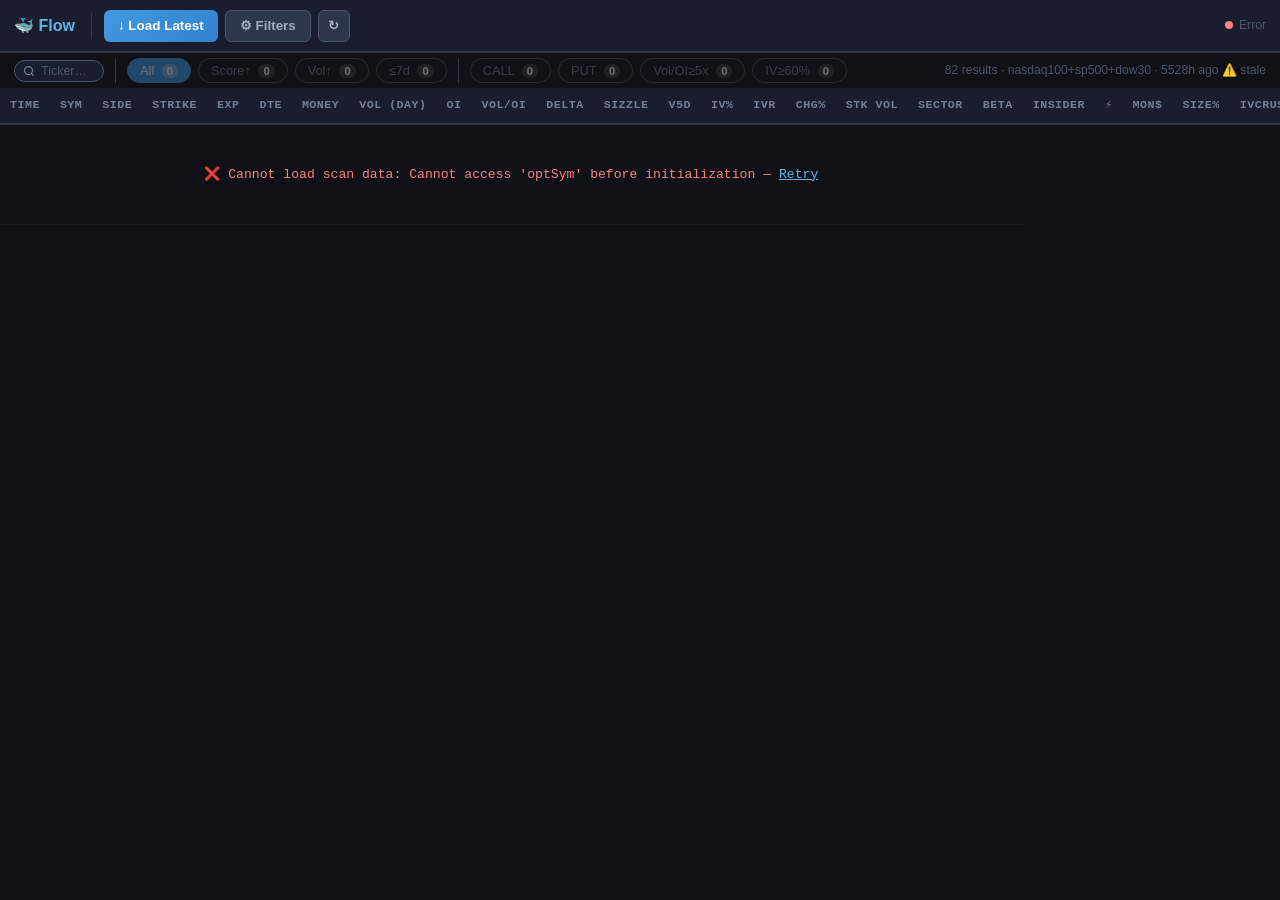
==== commit 33dd60a4: "fix: Complete _fetchTrendData catch block - closes syntax error" ====
--- a/ui/index.html
+++ b/ui/index.html
@@ -1040,45 +1040,9 @@
                 // Re-render badges with sparklines after data arrives
                 _updateSparklinesBadges();
             } catch(e) {
-
-
-        function _updateSparklinesBadges() {
-            // Update sparklines in the rendered table after trend data arrives
-            const body = document.getElementById('flowTableBody');
-            if (!body) return;
-            const rows = body.querySelectorAll('tr');
-            rows.forEach((row, idx) => {
-                if (idx >= filteredOptions.length) return;
-                const opt = filteredOptions[idx];
-                if (!opt.option_symbol) return;
-                const cells = row.querySelectorAll('td');
-                
-                // Find OrdFlow and CrushProb cells (counting from the end)
-                // Score is at cells.length - 1, CrushProb at -2, OrdFlow at -3
-                const ordFlowCellIdx = cells.length - 3;
-                const crushProbCellIdx = cells.length - 2;
-                
-                if (ordFlowCellIdx >= 0 && ordFlowCellIdx < cells.length) {
-                    const ordFlowCell = cells[ordFlowCellIdx];
-                    if (_flowTrendCache[opt.option_symbol]) {
-                        const flowSparkline = _makeFlowTrendSparkline(_flowTrendCache[opt.option_symbol]);
-                        if (!ordFlowCell.innerHTML.includes('svg')) {
-                            ordFlowCell.innerHTML += flowSparkline;
-                        }
-                    }
-                }
-                
-                if (crushProbCellIdx >= 0 && crushProbCellIdx < cells.length) {
-                    const crushProbCell = cells[crushProbCellIdx];
-                    if (_crushTrendCache[opt.option_symbol]) {
-                        const crushSparkline = _makeCrushTrendSparkline(_crushTrendCache[opt.option_symbol]);
-                        if (!crushProbCell.innerHTML.includes('svg')) {
-                            crushProbCell.innerHTML += crushSparkline;
-                        }
-                    }
-                }
-            });
-
+                console.debug('Trend data fetch error:', e);
+            }
+        }
 
         function _updateSparklinesBadges() {
             // Update sparklines in the rendered table after trend data arrives
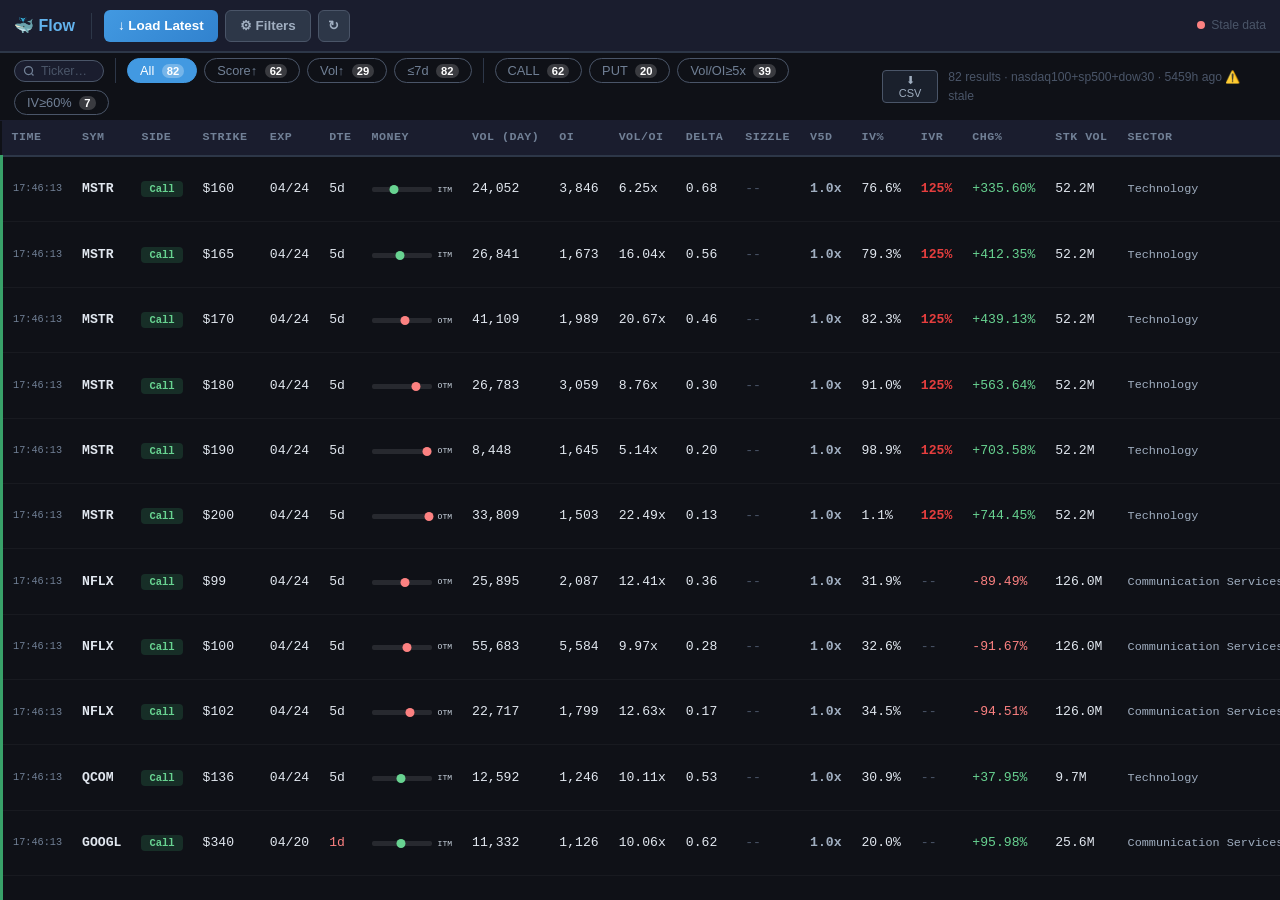
==== commit 517dd16e: "fix: Move optSym declaration to function start - fixes ReferenceError" ====
--- a/ui/index.html
+++ b/ui/index.html
@@ -1086,6 +1086,7 @@
             const type = (opt.option_type || '').toLowerCase();
             const isCall = type === 'call';
             const rowClass = isCall ? 'row-call' : 'row-put';
+            const optSym = opt.option_symbol || '';
 
             const sym     = opt.underlying_symbol || opt.underlying || opt.symbol || 'N/A';
             const strike  = Number(opt.strike || 0);
@@ -1239,8 +1240,6 @@
             const sideBadge = isCall
                 ? `<span class="badge-call">Call</span>`
                 : `<span class="badge-put">Put</span>`;
-
-            const optSym = opt.option_symbol || '';
 
             // score pill
             let scoreCls = score >= 70 ? 'score-high' : (score >= 40 ? 'score-med' : 'score-low');
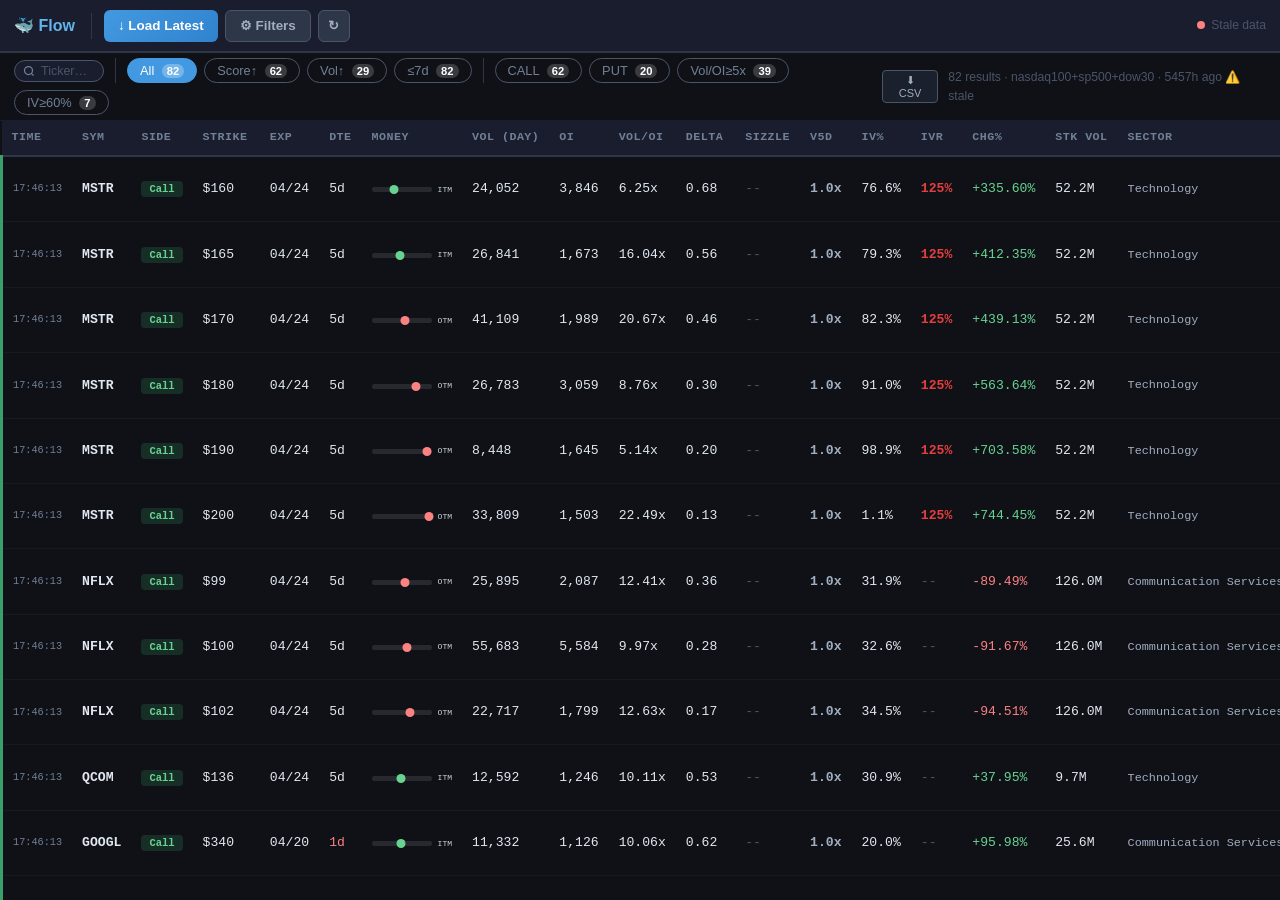
==== commit a82e6f4a: "fix: Track sparklines by underlying symbol (not OCC option symbol)" ====
--- a/ui/index.html
+++ b/ui/index.html
@@ -640,7 +640,7 @@
                 toggleFilterButtons(true);
                 updateFilterBadges();
                 setStatus('idle', 'Restored');
-                _loadSparklines();
+                _fetchTrendData();
                 _startLiveRefresh();    // resume live quotes after restore
                 return true;
             } catch(e) {
@@ -1024,7 +1024,8 @@
 
         async function _fetchTrendData() {
             if (!filteredOptions || filteredOptions.length === 0) return;
-            const symbols = filteredOptions.map(o => o.option_symbol).filter(s => s);
+            // Use underlying symbols (deduplicated) — options expire weekly but underlying persists
+            const symbols = [...new Set(filteredOptions.map(o => o.underlying_symbol).filter(s => s))];
             if (symbols.length === 0) return;
             try {
                 const flowRes = await fetch(`/api/hybrid/trends/order-flow?symbols=${symbols.join(',')}`);
@@ -1062,8 +1063,8 @@
                 
                 if (ordFlowCellIdx >= 0 && ordFlowCellIdx < cells.length) {
                     const ordFlowCell = cells[ordFlowCellIdx];
-                    if (_flowTrendCache[opt.option_symbol]) {
-                        const flowSparkline = _makeFlowTrendSparkline(_flowTrendCache[opt.option_symbol]);
+                    if (_flowTrendCache[opt.underlying_symbol]) {
+                        const flowSparkline = _makeFlowTrendSparkline(_flowTrendCache[opt.underlying_symbol]);
                         if (!ordFlowCell.innerHTML.includes('svg')) {
                             ordFlowCell.innerHTML += flowSparkline;
                         }
@@ -1072,8 +1073,8 @@
                 
                 if (crushProbCellIdx >= 0 && crushProbCellIdx < cells.length) {
                     const crushProbCell = cells[crushProbCellIdx];
-                    if (_crushTrendCache[opt.option_symbol]) {
-                        const crushSparkline = _makeCrushTrendSparkline(_crushTrendCache[opt.option_symbol]);
+                    if (_crushTrendCache[opt.underlying_symbol]) {
+                        const crushSparkline = _makeCrushTrendSparkline(_crushTrendCache[opt.underlying_symbol]);
                         if (!crushProbCell.innerHTML.includes('svg')) {
                             crushProbCell.innerHTML += crushSparkline;
                         }
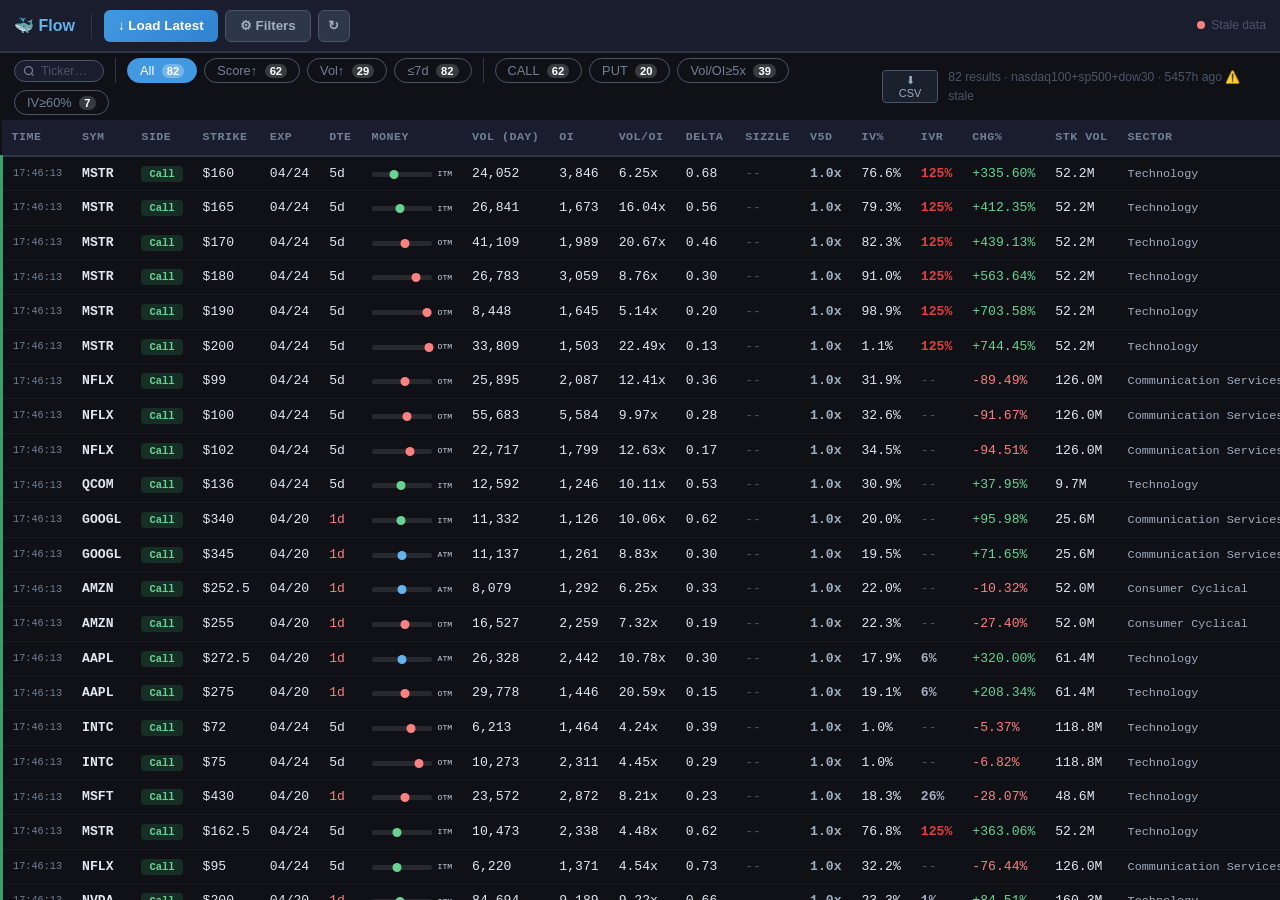
==== commit 52246d9b: "fix: Extend trend window to 30d, fix single-point sparkline, fix cache lookup by underlying" ====
--- a/ui/index.html
+++ b/ui/index.html
@@ -979,44 +979,56 @@
         }
 
         function _makeFlowTrendSparkline(values) {
-            if (!values || values.length < 2) return '';
-            const W = 36, H = 12, PAD = 1;
+            if (!values || values.length === 0) return '';
+            const W = 36, H = 12, PAD = 2;
             const min  = Math.min(...values);
             const max  = Math.max(...values);
             const rng  = max - min || 1;
-            const pts  = values.map((v, i) => {
-                const x = PAD + (i / (values.length - 1)) * (W - 2 * PAD);
-                const y = (H - PAD) - ((v - min) / rng) * (H - 2 * PAD);
-                return x.toFixed(1) + ',' + y.toFixed(1);
-            }).join(' ');
             const last  = values[values.length - 1];
             const first = values[0];
             const trend = last - first;
             const color = trend >  5 ? '#22a84a'
                         : trend < -5 ? '#dc2626'
                         : '#9ca3af';
-            return `<svg width="${W}" height="${H}" viewBox="0 0 ${W} ${H}" xmlns="http://www.w3.org/2000/svg" style="margin-left:2px">` +
-                   `<polyline points="${pts}" fill="none" stroke="${color}" stroke-width="1" stroke-linejoin="round"/>` +
-                   `</svg>`;
-        }
-
-        function _makeCrushTrendSparkline(values) {
-            if (!values || values.length < 2) return '';
-            const W = 36, H = 12, PAD = 1;
-            const min  = Math.min(...values);
-            const max  = Math.max(...values);
-            const rng  = max - min || 1;
+            if (values.length === 1) {
+                const cy = (H / 2).toFixed(1);
+                return `<svg width="${W}" height="${H}" viewBox="0 0 ${W} ${H}" xmlns="http://www.w3.org/2000/svg" style="margin-left:2px">` +
+                       `<circle cx="${W/2}" cy="${cy}" r="2" fill="${color}"/>` +
+                       `</svg>`;
+            }
             const pts  = values.map((v, i) => {
                 const x = PAD + (i / (values.length - 1)) * (W - 2 * PAD);
                 const y = (H - PAD) - ((v - min) / rng) * (H - 2 * PAD);
                 return x.toFixed(1) + ',' + y.toFixed(1);
             }).join(' ');
+            return `<svg width="${W}" height="${H}" viewBox="0 0 ${W} ${H}" xmlns="http://www.w3.org/2000/svg" style="margin-left:2px">` +
+                   `<polyline points="${pts}" fill="none" stroke="${color}" stroke-width="1" stroke-linejoin="round"/>` +
+                   `</svg>`;
+        }
+
+        function _makeCrushTrendSparkline(values) {
+            if (!values || values.length === 0) return '';
+            const W = 36, H = 12, PAD = 2;
+            const min  = Math.min(...values);
+            const max  = Math.max(...values);
+            const rng  = max - min || 1;
             const last  = values[values.length - 1];
             const first = values[0];
             const trend = last - first;
             const color = trend >  5 ? '#dc2626'
                         : trend < -5 ? '#22a84a'
                         : '#9ca3af';
+            if (values.length === 1) {
+                const cy = (H / 2).toFixed(1);
+                return `<svg width="${W}" height="${H}" viewBox="0 0 ${W} ${H}" xmlns="http://www.w3.org/2000/svg" style="margin-left:2px">` +
+                       `<circle cx="${W/2}" cy="${cy}" r="2" fill="${color}"/>` +
+                       `</svg>`;
+            }
+            const pts  = values.map((v, i) => {
+                const x = PAD + (i / (values.length - 1)) * (W - 2 * PAD);
+                const y = (H - PAD) - ((v - min) / rng) * (H - 2 * PAD);
+                return x.toFixed(1) + ',' + y.toFixed(1);
+            }).join(' ');
             return `<svg width="${W}" height="${H}" viewBox="0 0 ${W} ${H}" xmlns="http://www.w3.org/2000/svg" style="margin-left:2px">` +
                    `<polyline points="${pts}" fill="none" stroke="${color}" stroke-width="1" stroke-linejoin="round"/>` +
                    `</svg>`;
@@ -1028,12 +1040,12 @@
             const symbols = [...new Set(filteredOptions.map(o => o.underlying_symbol).filter(s => s))];
             if (symbols.length === 0) return;
             try {
-                const flowRes = await fetch(`/api/hybrid/trends/order-flow?symbols=${symbols.join(',')}`);
+                const flowRes = await fetch(`/api/hybrid/trends/order-flow?symbols=${symbols.join(',')}&window_days=30`);
                 if (flowRes.ok) {
                     const flowData = await flowRes.json();
                     if (flowData.trends) _flowTrendCache = flowData.trends;
                 }
-                const crushRes = await fetch(`/api/hybrid/trends/crush-probability?symbols=${symbols.join(',')}`);
+                const crushRes = await fetch(`/api/hybrid/trends/crush-probability?symbols=${symbols.join(',')}&window_days=30`);
                 if (crushRes.ok) {
                     const crushData = await crushRes.json();
                     if (crushData.trends) _crushTrendCache = crushData.trends;
@@ -1207,10 +1219,12 @@
             } else if (flowDir === 'bearish') {
                 flowBadgeHtml = '<span style="background:#5a2a2a;color:#feb2b2;padding:2px 6px;border-radius:3px;font-size:0.75em;font-weight:600">📉 R</span>';
             }
-            if (_flowTrendCache[optSym]) {
-                flowSparkline = _makeFlowTrendSparkline(_flowTrendCache[optSym]);
-            }
-            const flowBadgeWithTrend = flowBadgeHtml + flowSparkline;
+            if (_flowTrendCache[sym]) {
+                flowSparkline = _makeFlowTrendSparkline(_flowTrendCache[sym]);
+            }
+            const flowBadgeWithTrend = flowSparkline
+                ? `<span style="display:inline-flex;align-items:center;gap:2px">${flowBadgeHtml}${flowSparkline}</span>`
+                : flowBadgeHtml;
 
             // Phase 3: Crush Probability Badge + Sparkline
             const crushProb = Number(opt.crush_probability || 0);
@@ -1228,10 +1242,12 @@
             } else if (crushProb > 0) {
                 crushProbBadgeHtml = '<span style="background:#68d391;color:#000;padding:2px 6px;border-radius:3px;font-size:0.75em;font-weight:600">🟢 ' + crushProb.toFixed(0) + '%</span>';
             }
-            if (_crushTrendCache[optSym]) {
-                crushSparkline = _makeCrushTrendSparkline(_crushTrendCache[optSym]);
-            }
-            const crushBadgeWithTrend = crushProbBadgeHtml + crushSparkline;
+            if (_crushTrendCache[sym]) {
+                crushSparkline = _makeCrushTrendSparkline(_crushTrendCache[sym]);
+            }
+            const crushBadgeWithTrend = crushSparkline
+                ? `<span style="display:inline-flex;align-items:center;gap:2px">${crushProbBadgeHtml}${crushSparkline}</span>`
+                : crushProbBadgeHtml;
 
             // Timestamp
             const ts = opt.timestamp ? new Date(opt.timestamp) : null;
@@ -1313,8 +1329,8 @@
                 <td style="text-align:center">${sizeBadgeHtml}</td>
                 <td style="text-align:center" title="Current IV / 52w Avg (${ivCrush.toFixed(2)}x)">${ivCrushBadgeHtml}</td>
                 <td style="text-align:center" title="${fillVel.toFixed(0)} contracts/min">${fillVelBadgeHtml}</td>
-                <td style="text-align:center;display:flex;align-items:center;justify-content:center;gap:3px" title="Order Flow: ${flowDir} (${flowStrength.toFixed(0)})">${flowBadgeWithTrend}</td>
-                <td style="text-align:center;display:flex;align-items:center;justify-content:center;gap:3px" title="IV Crush Probability: ${crushProb.toFixed(1)}% (${crushCat})">${crushBadgeWithTrend}</td>
+                <td style="text-align:center" title="Order Flow: ${flowDir} (${flowStrength.toFixed(0)})">${flowBadgeWithTrend}</td>
+                <td style="text-align:center" title="IV Crush Probability: ${crushProb.toFixed(1)}% (${crushCat})">${crushBadgeWithTrend}</td>
                 <td data-field="score">${scoreCell}</td>
             </tr>`;
         }
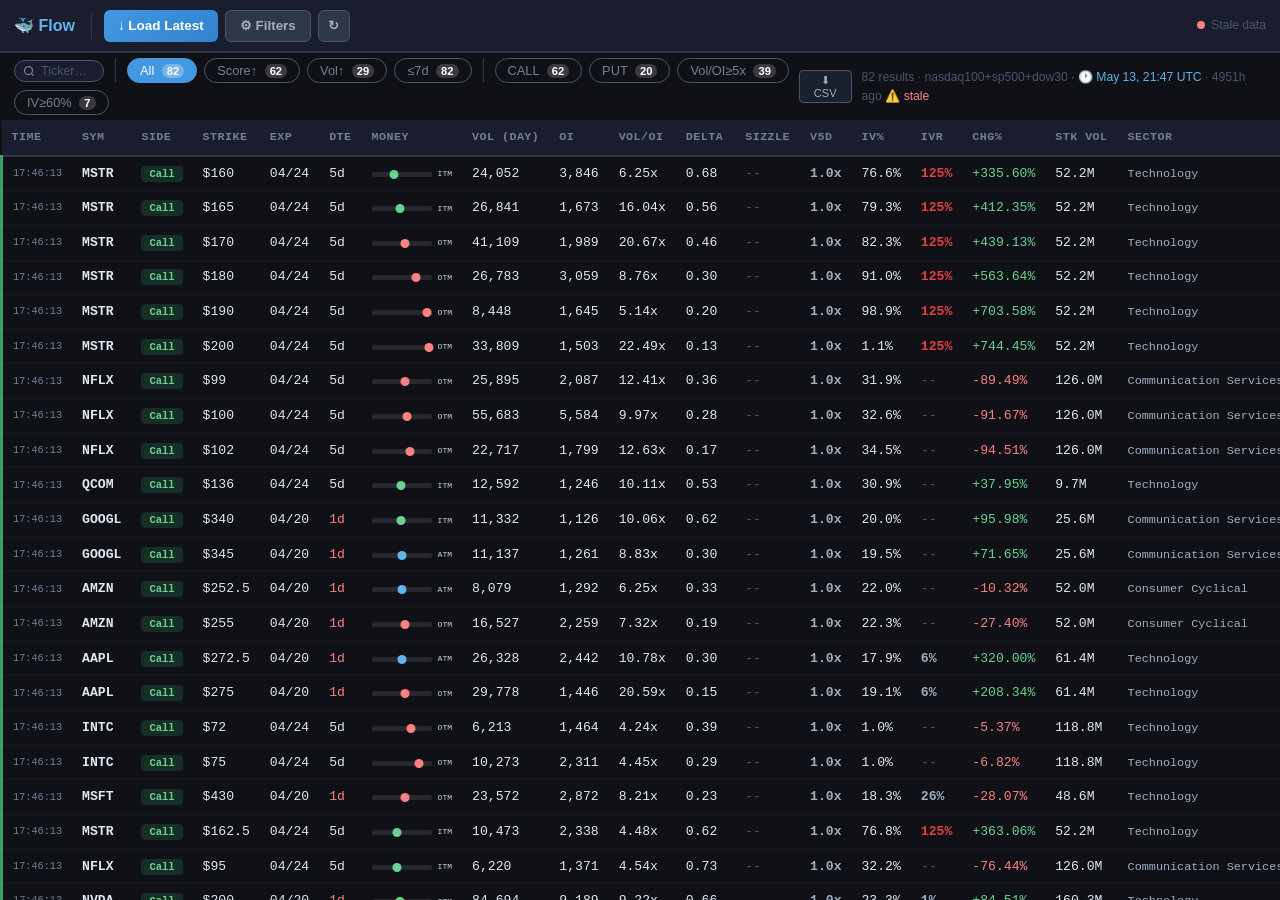
==== commit 494be2e1: "fix(gha): pass scan results via artifacts, not git commits Root cause: matrix jobs committed scan_*." ====
--- a/ui/index.html
+++ b/ui/index.html
@@ -534,6 +534,10 @@
                                : ageMin < 60    ? (' · ' + ageMin + 'min ago')
                                                  : (' · ' + Math.round(ageMin / 60) + 'h ago');
                 const staleWarn = ageMin !== null && ageMin > 120;
+                const scanDateLabel = ts ? ts.toLocaleString('en-US', {
+                    month:'short', day:'numeric', hour:'2-digit', minute:'2-digit',
+                    hour12: false, timeZoneName: 'short'
+                }) : '';
 
                 let opps = data.opportunities || [];
 
@@ -543,10 +547,12 @@
                 if (tickerSearch) filteredOptions = filteredOptions.filter(
                     o => (o.underlying_symbol || '').toUpperCase().startsWith(tickerSearch));
 
-                document.getElementById('scanMeta').textContent =
+                document.getElementById('scanMeta').innerHTML =
                     currentOptions.length + ' results · ' +
-                    (data.universes ? data.universes.join('+') : 'nasdaq100') + ageLabel +
-                    (staleWarn ? ' ⚠️ stale' : '');
+                    (data.universes ? data.universes.join('+') : 'nasdaq100') +
+                    (scanDateLabel ? ' · <span title="Scan timestamp" style="color:#63b3ed">🕐 ' + scanDateLabel + '</span>' : '') +
+                    ageLabel +
+                    (staleWarn ? ' <span style="color:#fc8181">⚠️ stale</span>' : '');
 
                 renderOptions();
                 toggleFilterButtons(true);
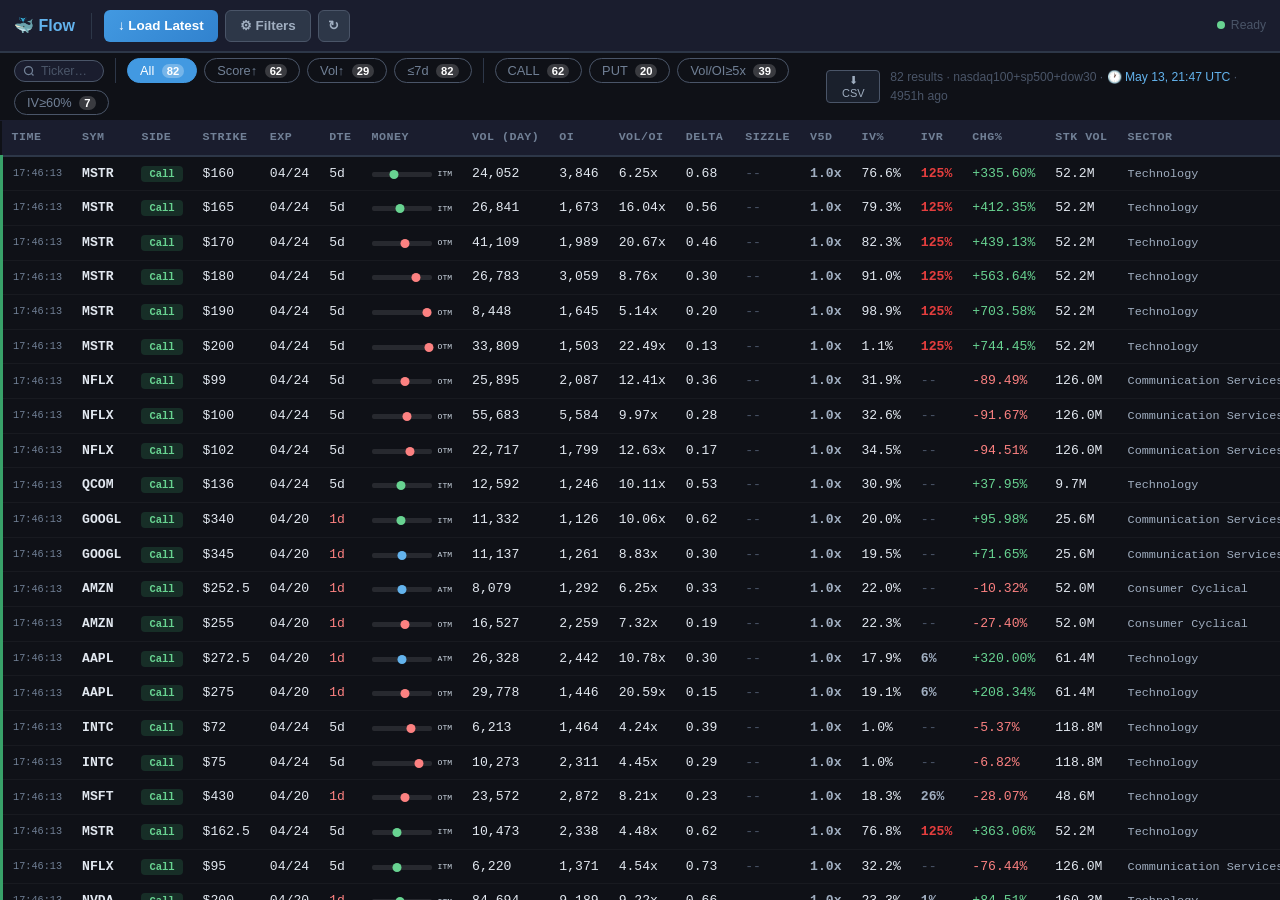
==== commit dbdfdb10: "fix(ui): stale warning only during market scan hours (Mon-Fri 14-21:30 UTC) Previous: warned after 2" ====
--- a/ui/index.html
+++ b/ui/index.html
@@ -533,7 +533,13 @@
                 const ageLabel = ageMin === null ? ''
                                : ageMin < 60    ? (' · ' + ageMin + 'min ago')
                                                  : (' · ' + Math.round(ageMin / 60) + 'h ago');
-                const staleWarn = ageMin !== null && ageMin > 120;
+                // Stale only matters during market scan hours (Mon-Fri 14:00-21:30 UTC)
+                // Outside those hours, old data is expected — don't alarm the user
+                const _nowUtc  = new Date();
+                const _dow     = _nowUtc.getUTCDay();   // 0=Sun, 6=Sat
+                const _utcH    = _nowUtc.getUTCHours() + _nowUtc.getUTCMinutes() / 60;
+                const _inMarket = _dow >= 1 && _dow <= 5 && _utcH >= 14 && _utcH < 21.5;
+                const staleWarn = _inMarket && ageMin !== null && ageMin > 30;
                 const scanDateLabel = ts ? ts.toLocaleString('en-US', {
                     month:'short', day:'numeric', hour:'2-digit', minute:'2-digit',
                     hour12: false, timeZoneName: 'short'
